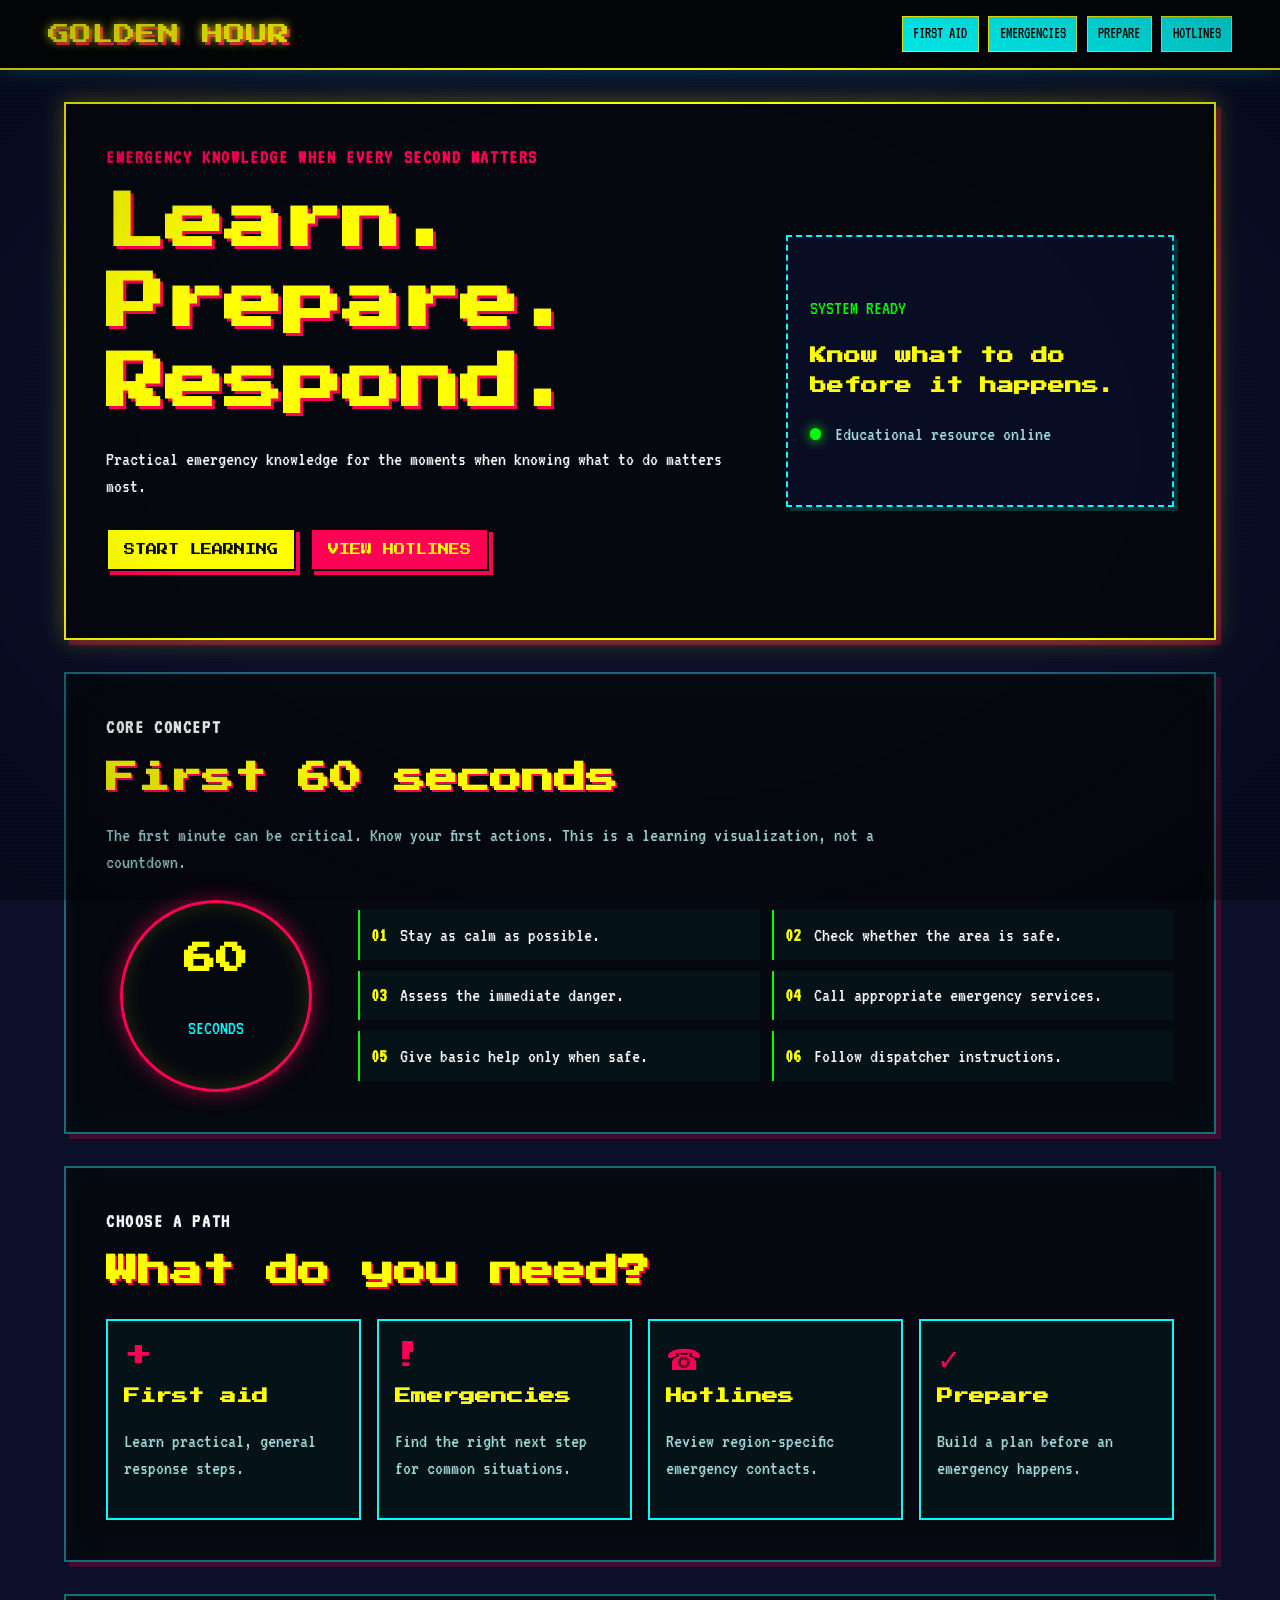
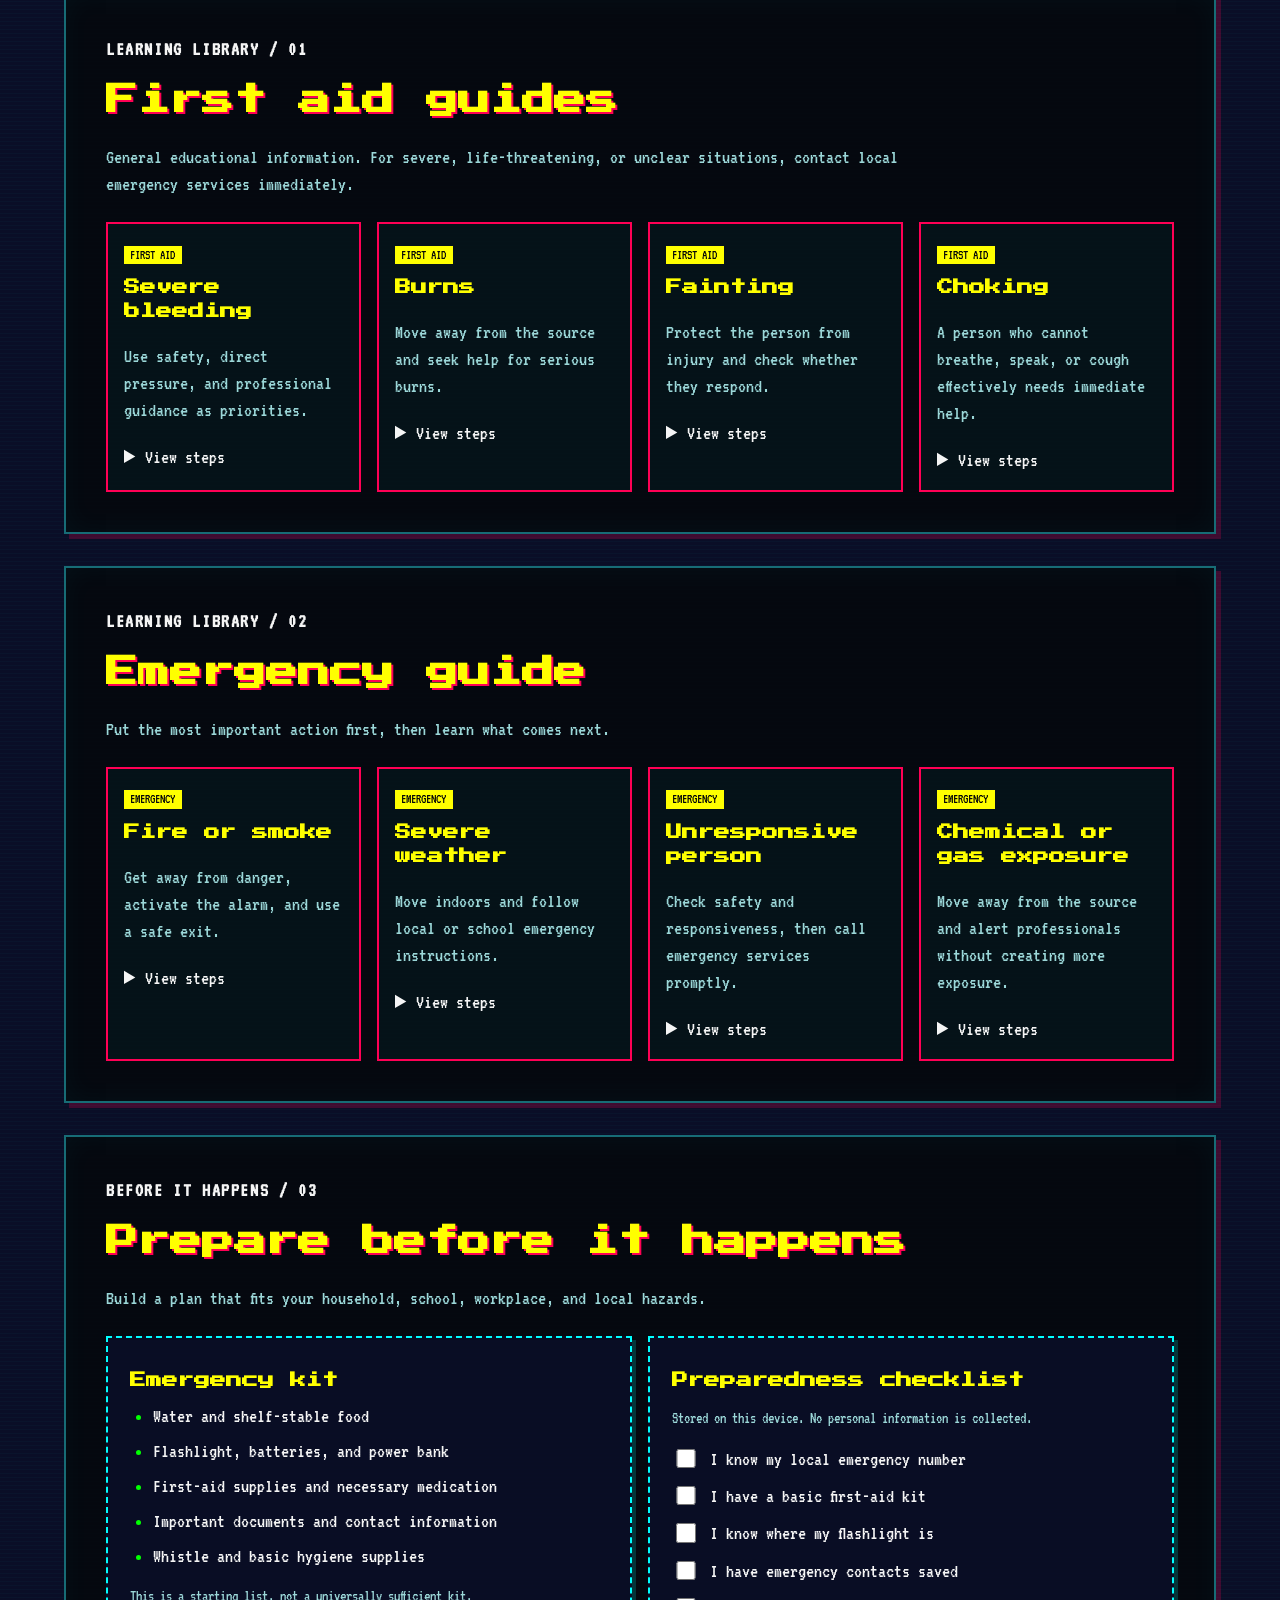
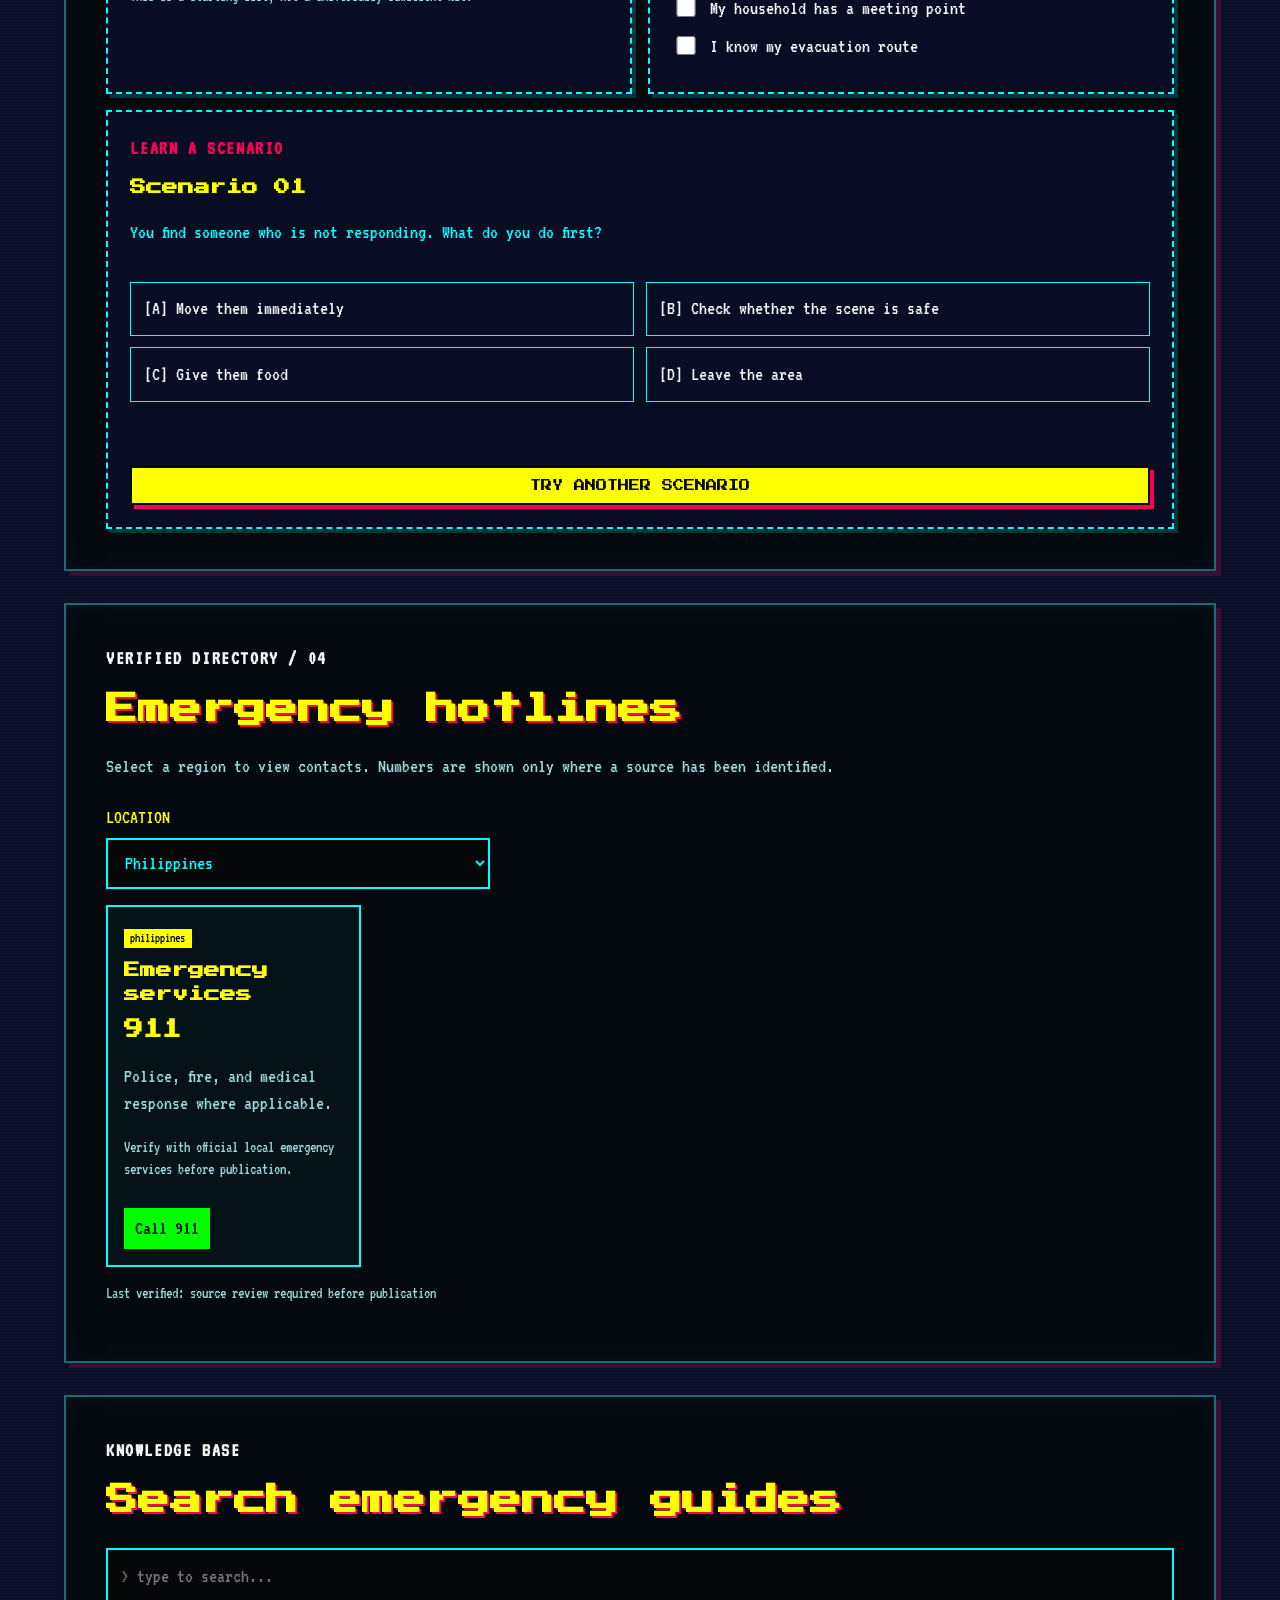
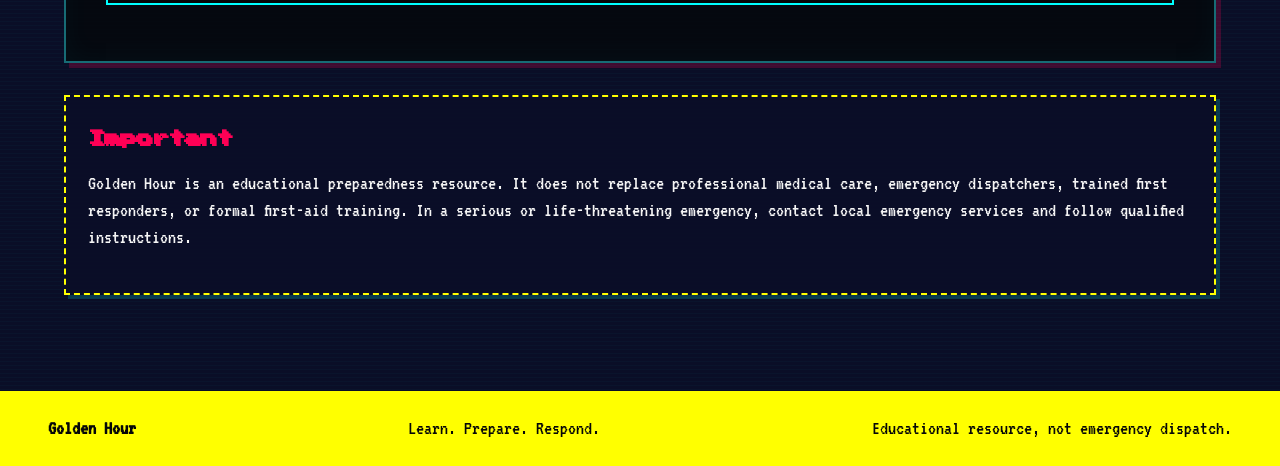
==== index.html @ b2a3f782 "Add Golden Hour website" ====
<!doctype html>
<html lang="en">
  <head>
    <meta charset="UTF-8" />
    <meta name="viewport" content="width=device-width, initial-scale=1.0" />
    <meta name="theme-color" content="#050708" />
    <meta
      name="description"
      content="Golden Hour is an educational emergency preparedness and first-aid resource."
    />
    <title>Golden Hour | Emergency preparedness</title>
    <link rel="preconnect" href="https://fonts.googleapis.com" />
    <link rel="preconnect" href="https://fonts.gstatic.com" crossorigin />
    <link
      href="https://fonts.googleapis.com/css2?family=Press+Start+2P&family=VT323&display=swap"
      rel="stylesheet"
    />
    <link rel="stylesheet" href="style.css" />
  </head>
  <body>
    <a class="skip-link" href="#main-content">Skip to main content</a>
    <header class="site-header">
      <a class="site-title" href="#top" aria-label="Golden Hour home"
        >Golden Hour</a
      ><button
        class="menu-toggle"
        type="button"
        aria-expanded="false"
        aria-controls="site-nav"
      >
        Menu
      </button>
      <nav id="site-nav" class="site-nav" aria-label="Primary navigation">
        <a href="#first-aid">First Aid</a><a href="#emergencies">Emergencies</a
        ><a href="#prepare">Prepare</a><a href="#hotlines">Hotlines</a>
      </nav>
    </header>
    <main id="main-content">
      <section id="top" class="hero guide-section">
        <div class="hero-content">
          <p class="eyebrow">Emergency knowledge when every second matters</p>
          <h1>Learn.<br />Prepare.<br />Respond.</h1>
          <p class="tagline">
            Practical emergency knowledge for the moments when knowing what to
            do matters most.
          </p>
          <div class="hero-actions">
            <a class="cta-button" href="#first-aid">Start learning</a
            ><a class="cta-button cta-secondary" href="#hotlines"
              >View hotlines</a
            >
          </div>
        </div>
        <div class="system-panel" aria-label="System status">
          <span class="system-label">System ready</span
          ><strong>Know what to do<br />before it happens.</strong
          ><span class="status-line"
            ><span class="status-dot"></span> Educational resource online</span
          >
        </div>
      </section>
      <section
        class="first-minute guide-section"
        aria-labelledby="first-minute-title"
      >
        <div class="section-header">
          <p class="eyebrow">Core concept</p>
          <h2 id="first-minute-title">First 60 seconds</h2>
          <p>
            The first minute can be critical. Know your first actions. This is a
            learning visualization, not a countdown.
          </p>
        </div>
        <div class="minute-grid">
          <div class="minute-ring" aria-hidden="true">
            <strong>60</strong><span>SECONDS</span>
          </div>
          <ol class="minute-steps">
            <li><b>01</b><span>Stay as calm as possible.</span></li>
            <li><b>02</b><span>Check whether the area is safe.</span></li>
            <li><b>03</b><span>Assess the immediate danger.</span></li>
            <li><b>04</b><span>Call appropriate emergency services.</span></li>
            <li><b>05</b><span>Give basic help only when safe.</span></li>
            <li><b>06</b><span>Follow dispatcher instructions.</span></li>
          </ol>
        </div>
      </section>
      <section
        class="quick-actions guide-section"
        aria-labelledby="actions-title"
      >
        <div class="section-header">
          <p class="eyebrow">Choose a path</p>
          <h2 id="actions-title">What do you need?</h2>
        </div>
        <div class="features-grid">
          <a class="feature-card" href="#first-aid"
            ><span class="feature-icon">+</span>
            <h3>First aid</h3>
            <p>Learn practical, general response steps.</p></a
          ><a class="feature-card" href="#emergencies"
            ><span class="feature-icon">!</span>
            <h3>Emergencies</h3>
            <p>Find the right next step for common situations.</p></a
          ><a class="feature-card" href="#hotlines"
            ><span class="feature-icon">☎</span>
            <h3>Hotlines</h3>
            <p>Review region-specific emergency contacts.</p></a
          ><a class="feature-card" href="#prepare"
            ><span class="feature-icon">✓</span>
            <h3>Prepare</h3>
            <p>Build a plan before an emergency happens.</p></a
          >
        </div>
      </section>
      <section
        id="first-aid"
        class="guide-section"
        aria-labelledby="first-aid-title"
      >
        <div class="section-header">
          <p class="eyebrow">Learning library / 01</p>
          <h2 id="first-aid-title">First aid guides</h2>
          <p>
            General educational information. For severe, life-threatening, or
            unclear situations, contact local emergency services immediately.
          </p>
        </div>
        <div id="first-aid-list" class="guide-grid"></div>
      </section>
      <section
        id="emergencies"
        class="guide-section"
        aria-labelledby="emergencies-title"
      >
        <div class="section-header">
          <p class="eyebrow">Learning library / 02</p>
          <h2 id="emergencies-title">Emergency guide</h2>
          <p>
            Put the most important action first, then learn what comes next.
          </p>
        </div>
        <div id="emergency-list" class="guide-grid"></div>
      </section>
      <section
        id="prepare"
        class="guide-section"
        aria-labelledby="prepare-title"
      >
        <div class="section-header">
          <p class="eyebrow">Before it happens / 03</p>
          <h2 id="prepare-title">Prepare before it happens</h2>
          <p>
            Build a plan that fits your household, school, workplace, and local
            hazards.
          </p>
        </div>
        <div class="prepare-layout">
          <div class="terminal-card">
            <h3>Emergency kit</h3>
            <ul class="kit-list">
              <li>Water and shelf-stable food</li>
              <li>Flashlight, batteries, and power bank</li>
              <li>First-aid supplies and necessary medication</li>
              <li>Important documents and contact information</li>
              <li>Whistle and basic hygiene supplies</li>
            </ul>
            <p class="small-note">
              This is a starting list, not a universally sufficient kit.
            </p>
          </div>
          <div class="terminal-card checklist-card">
            <h3>Preparedness checklist</h3>
            <p class="small-note">
              Stored on this device. No personal information is collected.
            </p>
            <div id="checklist"></div>
          </div>
        </div>
        <div class="scenario terminal-card">
          <div>
            <p class="eyebrow">Learn a scenario</p>
            <h3 id="scenario-title">Scenario 01</h3>
            <p id="scenario-question"></p>
          </div>
          <div id="scenario-options" class="scenario-options"></div>
          <div id="scenario-feedback" class="feedback" aria-live="polite"></div>
          <button id="next-scenario" class="cta-button" type="button" hidden>
            Try another scenario
          </button>
        </div>
      </section>
      <section
        id="hotlines"
        class="guide-section"
        aria-labelledby="hotlines-title"
      >
        <div class="section-header">
          <p class="eyebrow">Verified directory / 04</p>
          <h2 id="hotlines-title">Emergency hotlines</h2>
          <p>
            Select a region to view contacts. Numbers are shown only where a
            source has been identified.
          </p>
        </div>
        <label class="select-label" for="location-select">Location</label
        ><select id="location-select" class="terminal-select">
          <option value="philippines">Philippines</option>
          <option value="unverified">Other region / verify locally</option>
        </select>
        <div id="hotline-list" class="hotlines-grid"></div>
        <p class="last-verified">
          Last verified: source review required before publication
        </p>
      </section>
      <section
        class="search-section guide-section"
        aria-labelledby="search-title"
      >
        <div class="section-header">
          <p class="eyebrow">Knowledge base</p>
          <h2 id="search-title">Search emergency guides</h2>
        </div>
        <label class="sr-only" for="search-input"
          >Search first aid, emergencies, preparedness, and hotlines</label
        ><input
          id="search-input"
          class="terminal-input"
          type="search"
          placeholder="> type to search..."
          autocomplete="off"
        />
        <div
          id="search-results"
          class="search-results"
          aria-live="polite"
        ></div>
      </section>
      <aside class="disclaimer info-box" aria-labelledby="disclaimer-title">
        <h2 id="disclaimer-title">Important</h2>
        <p>
          Golden Hour is an educational preparedness resource. It does not
          replace professional medical care, emergency dispatchers, trained
          first responders, or formal first-aid training. In a serious or
          life-threatening emergency, contact local emergency services and
          follow qualified instructions.
        </p>
      </aside>
    </main>
    <footer class="site-footer">
      <strong>Golden Hour</strong><span>Learn. Prepare. Respond.</span
      ><span>Educational resource, not emergency dispatch.</span>
    </footer>
    <script src="script.js"></script>
  </body>
</html>
---- style.css ----
@import url("https://fonts.googleapis.com/css2?family=Press+Start+2P&family=VT323&display=swap");
:root {
  --primary-red: #ff0055;
  --vibrant-yellow: #ffff00;
  --jet-black: #050708;
  --off-white: #f5f5f5;
  --neon-cyan: #00ffff;
  --neon-magenta: #ff00ff;
  --neon-green: #00ff00;
  --arcade-dark: #0a0e27;
  --muted: #9bd7d8;
  --line: #176c76;
}
* {
  box-sizing: border-box;
}
html {
  scroll-behavior: smooth;
}
body {
  min-width: 16rem;
  margin: 0;
  color: var(--neon-cyan);
  background:
    repeating-linear-gradient(
      0deg,
      rgba(0, 255, 255, 0.025) 0 1px,
      transparent 1px 4px
    ),
    var(--arcade-dark);
  font-family: "VT323", monospace;
  font-size: 1.25rem;
  line-height: 1.35;
}
body:before {
  content: "";
  position: fixed;
  inset: 0;
  pointer-events: none;
  z-index: 10;
  background: radial-gradient(
    ellipse at center,
    transparent 55%,
    rgba(0, 0, 0, 0.32)
  );
}
a {
  color: inherit;
}
.skip-link {
  position: absolute;
  left: 1rem;
  top: -4rem;
  z-index: 20;
  padding: 0.6rem 0.8rem;
  background: var(--vibrant-yellow);
  color: var(--jet-black);
}
.skip-link:focus {
  top: 1rem;
}
.site-header {
  position: sticky;
  top: 0;
  z-index: 5;
  display: flex;
  align-items: center;
  justify-content: space-between;
  gap: 1rem;
  padding: 1rem clamp(1rem, 4vw, 3rem);
  background: rgba(5, 7, 8, 0.94);
  border-bottom: 2px solid var(--vibrant-yellow);
  box-shadow: 0 0 18px rgba(0, 255, 255, 0.25);
}
.site-title,
h1,
h2,
h3,
.cta-button {
  font-family: "Press Start 2P", monospace;
}
.site-title {
  color: var(--vibrant-yellow);
  font-size: clamp(0.9rem, 2.2vw, 1.35rem);
  text-decoration: none;
  text-transform: uppercase;
  text-shadow:
    0 0 10px var(--vibrant-yellow),
    3px 3px var(--primary-red);
}
.site-nav {
  display: flex;
  flex-wrap: wrap;
  gap: 0.6rem;
}
.site-nav a {
  padding: 0.4rem 0.65rem;
  color: var(--jet-black);
  background: var(--neon-cyan);
  border: 1px solid var(--vibrant-yellow);
  font-size: 1rem;
  text-decoration: none;
  text-transform: uppercase;
}
.site-nav a:hover,
.site-nav a:focus-visible {
  background: var(--vibrant-yellow);
  color: var(--primary-red);
}
.menu-toggle {
  display: none;
  padding: 0.45rem 0.7rem;
  color: var(--vibrant-yellow);
  background: transparent;
  border: 1px solid var(--vibrant-yellow);
  font-family: inherit;
  font-size: 1.1rem;
}
main {
  width: min(100% - 2rem, 72rem);
  margin: auto;
  padding: 2rem 0 4rem;
}
.guide-section {
  position: relative;
  margin: 0 0 2rem;
  padding: clamp(1.25rem, 4vw, 2.5rem);
  border: 2px solid var(--line);
  background: rgba(5, 7, 8, 0.78);
  box-shadow:
    5px 5px 0 rgba(255, 0, 85, 0.22),
    inset 0 0 28px rgba(0, 255, 255, 0.04);
}
.hero {
  display: grid;
  grid-template-columns: 1.25fr 0.75fr;
  gap: 2rem;
  min-height: 32rem;
  align-items: center;
  border-color: var(--vibrant-yellow);
  box-shadow:
    0 0 22px rgba(255, 255, 0, 0.3),
    5px 5px 0 rgba(255, 0, 85, 0.35);
}
.hero-content {
  max-width: 45rem;
}
.eyebrow {
  margin: 0 0 0.8rem;
  color: var(--primary-red);
  font-weight: bold;
  letter-spacing: 0.08em;
  text-transform: uppercase;
}
h1 {
  margin: 0.4rem 0 1.4rem;
  color: var(--vibrant-yellow);
  font-size: clamp(1.7rem, 5vw, 3.7rem);
  line-height: 1.35;
  text-shadow: 3px 3px var(--primary-red);
}
h2 {
  margin: 0.4rem 0 1rem;
  color: var(--vibrant-yellow);
  font-size: clamp(1.25rem, 3vw, 2rem);
  line-height: 1.5;
  text-shadow: 2px 2px var(--primary-red);
}
h3 {
  margin: 0.5rem 0 0.7rem;
  color: var(--vibrant-yellow);
  font-size: 1rem;
  line-height: 1.5;
}
.tagline,
.section-header p {
  max-width: 52rem;
  color: var(--off-white);
}
.hero-actions {
  display: flex;
  flex-wrap: wrap;
  gap: 0.9rem;
  margin: 1.7rem 0;
}
.cta-button {
  display: inline-block;
  padding: 0.75rem 1rem;
  color: var(--jet-black);
  background: var(--vibrant-yellow);
  border: 2px solid var(--jet-black);
  box-shadow: 4px 4px 0 var(--primary-red);
  font-size: 0.7rem;
  text-decoration: none;
  text-transform: uppercase;
  cursor: pointer;
}
.cta-button:hover,
.cta-button:focus-visible {
  color: var(--vibrant-yellow);
  background: var(--primary-red);
  transform: translate(-2px, -2px);
}
.cta-secondary {
  background: var(--primary-red);
  color: var(--vibrant-yellow);
}
.system-panel,
.terminal-card,
.info-box {
  padding: 1.4rem;
  border: 2px dashed var(--neon-cyan);
  background: rgba(10, 14, 39, 0.9);
  box-shadow: 4px 4px 0 rgba(0, 255, 255, 0.18);
}
.system-panel {
  display: grid;
  gap: 1.2rem;
  align-content: center;
  min-height: 17rem;
  color: var(--off-white);
}
.system-panel strong {
  color: var(--vibrant-yellow);
  font-family: "Press Start 2P", monospace;
  font-size: 1.05rem;
  line-height: 1.8;
}
.system-label {
  color: var(--neon-green);
  text-transform: uppercase;
}
.status-line {
  color: var(--muted);
}
.status-dot {
  display: inline-block;
  width: 0.7rem;
  height: 0.7rem;
  margin-right: 0.4rem;
  border-radius: 50%;
  background: var(--neon-green);
  box-shadow: 0 0 12px var(--neon-green);
}
.section-header {
  margin-bottom: 1.5rem;
}
.section-header p:last-child {
  color: var(--muted);
}
.minute-grid {
  display: grid;
  grid-template-columns: 220px 1fr;
  gap: 2rem;
  align-items: center;
}
.minute-ring {
  display: grid;
  place-items: center;
  width: 12rem;
  height: 12rem;
  margin: auto;
  border: 3px solid var(--primary-red);
  border-radius: 50%;
  box-shadow:
    0 0 20px rgba(255, 0, 85, 0.55),
    inset 0 0 20px rgba(255, 255, 0, 0.15);
}
.minute-ring strong {
  color: var(--vibrant-yellow);
  font-family: "Press Start 2P", monospace;
  font-size: 2rem;
}
.minute-ring span {
  margin-top: -3rem;
  color: var(--neon-cyan);
}
.minute-steps {
  display: grid;
  grid-template-columns: 1fr 1fr;
  gap: 0.7rem;
  margin: 0;
  padding: 0;
  list-style: none;
}
.minute-steps li {
  display: flex;
  gap: 0.8rem;
  padding: 0.7rem;
  color: var(--off-white);
  border-left: 2px solid var(--neon-green);
  background: rgba(0, 255, 255, 0.04);
}
.minute-steps b {
  color: var(--vibrant-yellow);
}
.features-grid,
.guide-grid,
.hotlines-grid {
  display: grid;
  grid-template-columns: repeat(4, 1fr);
  gap: 1rem;
}
.feature-card,
.guide-card,
.hotline-card {
  display: block;
  min-height: 10rem;
  padding: 1rem;
  color: var(--off-white);
  border: 2px solid var(--neon-cyan);
  background: rgba(0, 255, 255, 0.04);
  text-decoration: none;
  transition:
    transform 0.2s,
    box-shadow 0.2s;
}
.feature-card:hover,
.feature-card:focus-visible,
.guide-card:hover,
.hotline-card:hover {
  transform: translateY(-4px);
  border-color: var(--vibrant-yellow);
  box-shadow: 4px 4px 0 var(--primary-red);
}
.feature-card h3,
.guide-card h3 {
  color: var(--vibrant-yellow);
}
.feature-card p,
.guide-card p,
.hotline-card p {
  color: var(--muted);
}
.feature-icon {
  display: block;
  color: var(--primary-red);
  font-family: "Press Start 2P", monospace;
  font-size: 1.8rem;
}
.guide-card {
  border-color: var(--primary-red);
}
.guide-card .tag,
.hotline-card .tag {
  color: var(--jet-black);
  background: var(--vibrant-yellow);
  padding: 0.15rem 0.4rem;
  font-size: 0.85rem;
}
.prepare-layout {
  display: grid;
  grid-template-columns: 1fr 1fr;
  gap: 1rem;
}
.kit-list {
  display: grid;
  gap: 0.5rem;
  margin: 0;
  padding-left: 1.4rem;
  color: var(--off-white);
}
.kit-list li::marker {
  color: var(--neon-green);
}
.small-note,
.last-verified {
  color: var(--muted);
  font-size: 1rem;
}
.check-item {
  display: flex;
  gap: 0.7rem;
  align-items: flex-start;
  margin: 0.65rem 0;
  color: var(--off-white);
  cursor: pointer;
}
.check-item input {
  width: 1.2rem;
  height: 1.2rem;
  accent-color: var(--neon-green);
}
.check-item:has(input:checked) span {
  color: var(--neon-green);
  text-decoration: line-through;
}
.scenario {
  display: grid;
  gap: 1rem;
  margin-top: 1rem;
}
.scenario-options {
  display: grid;
  grid-template-columns: 1fr 1fr;
  gap: 0.7rem;
}
.scenario-options button {
  padding: 0.8rem;
  color: var(--off-white);
  background: transparent;
  border: 1px solid var(--neon-cyan);
  text-align: left;
  font: inherit;
  cursor: pointer;
}
.scenario-options button:hover,
.scenario-options button:focus-visible {
  color: var(--jet-black);
  background: var(--neon-cyan);
}
.feedback {
  min-height: 2rem;
  color: var(--neon-green);
}
.select-label {
  display: block;
  margin-bottom: 0.4rem;
  color: var(--vibrant-yellow);
  text-transform: uppercase;
}
.terminal-select,
.terminal-input {
  width: 100%;
  padding: 0.8rem;
  color: var(--neon-cyan);
  background: var(--jet-black);
  border: 2px solid var(--neon-cyan);
  font: inherit;
}
.terminal-select {
  max-width: 24rem;
  margin-bottom: 1rem;
}
.hotline-card strong {
  display: block;
  color: var(--vibrant-yellow);
  font-family: "Press Start 2P", monospace;
  font-size: 1.2rem;
}
.call-button {
  display: inline-block;
  margin-top: 0.7rem;
  padding: 0.45rem 0.7rem;
  color: var(--jet-black);
  background: var(--neon-green);
  text-decoration: none;
}
.search-results {
  display: grid;
  gap: 0.5rem;
  margin-top: 1rem;
}
.search-result {
  padding: 0.7rem;
  color: var(--off-white);
  border-left: 3px solid var(--neon-magenta);
  background: rgba(255, 0, 255, 0.05);
}
.search-result b {
  color: var(--neon-magenta);
}
.disclaimer {
  margin: 0 auto 2rem;
  max-width: 72rem;
  border-color: var(--vibrant-yellow);
  color: var(--off-white);
}
.disclaimer h2 {
  color: var(--primary-red);
  font-size: 1rem;
}
.site-footer {
  display: flex;
  flex-wrap: wrap;
  justify-content: space-between;
  gap: 0.8rem;
  padding: 1.5rem clamp(1rem, 4vw, 3rem);
  color: var(--jet-black);
  background: var(--vibrant-yellow);
}
.sr-only {
  position: absolute;
  width: 1px;
  height: 1px;
  padding: 0;
  margin: -1px;
  overflow: hidden;
  clip: rect(0, 0, 0, 0);
  white-space: nowrap;
  border: 0;
}
*:focus-visible {
  outline: 3px solid var(--neon-green);
  outline-offset: 3px;
}
@media (max-width: 900px) {
  .hero {
    grid-template-columns: 1fr;
  }
  .features-grid,
  .guide-grid,
  .hotlines-grid {
    grid-template-columns: repeat(2, 1fr);
  }
}
@media (max-width: 650px) {
  .site-header {
    flex-wrap: wrap;
  }
  .menu-toggle {
    display: block;
  }
  .site-nav {
    display: none;
    width: 100%;
  }
  .site-nav.open {
    display: flex;
  }
  .site-nav a {
    flex: 1;
    text-align: center;
  }
  main {
    width: min(100% - 1rem, 72rem);
    padding-top: 1rem;
  }
  .guide-section {
    padding: 1.1rem;
  }
  .minute-grid,
  .prepare-layout {
    grid-template-columns: 1fr;
  }
  .minute-steps,
  .scenario-options {
    grid-template-columns: 1fr;
  }
  .features-grid,
  .guide-grid,
  .hotlines-grid {
    grid-template-columns: 1fr;
  }
  .site-footer {
    flex-direction: column;
  }
}
@media (prefers-reduced-motion: reduce) {
  *,
  *::before,
  *::after {
    scroll-behavior: auto !important;
    transition: none !important;
    animation: none !important;
  }
}
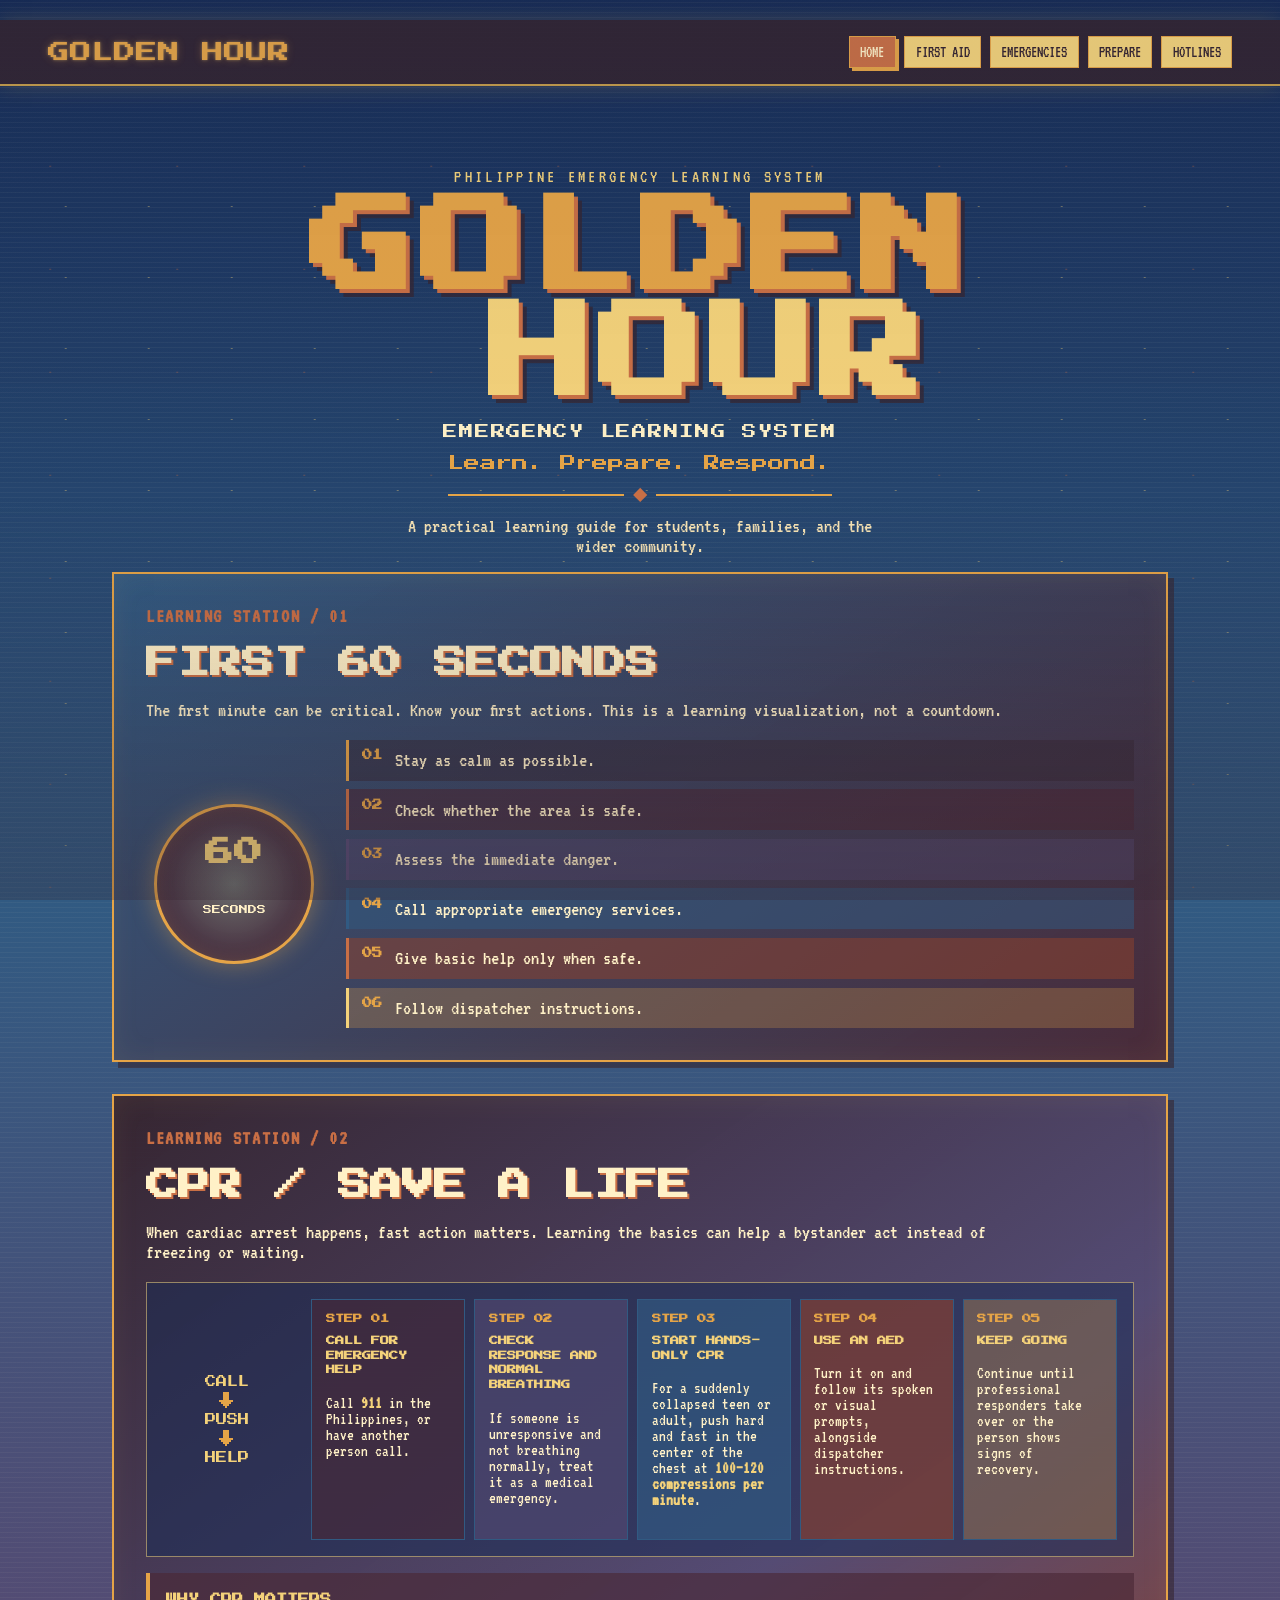
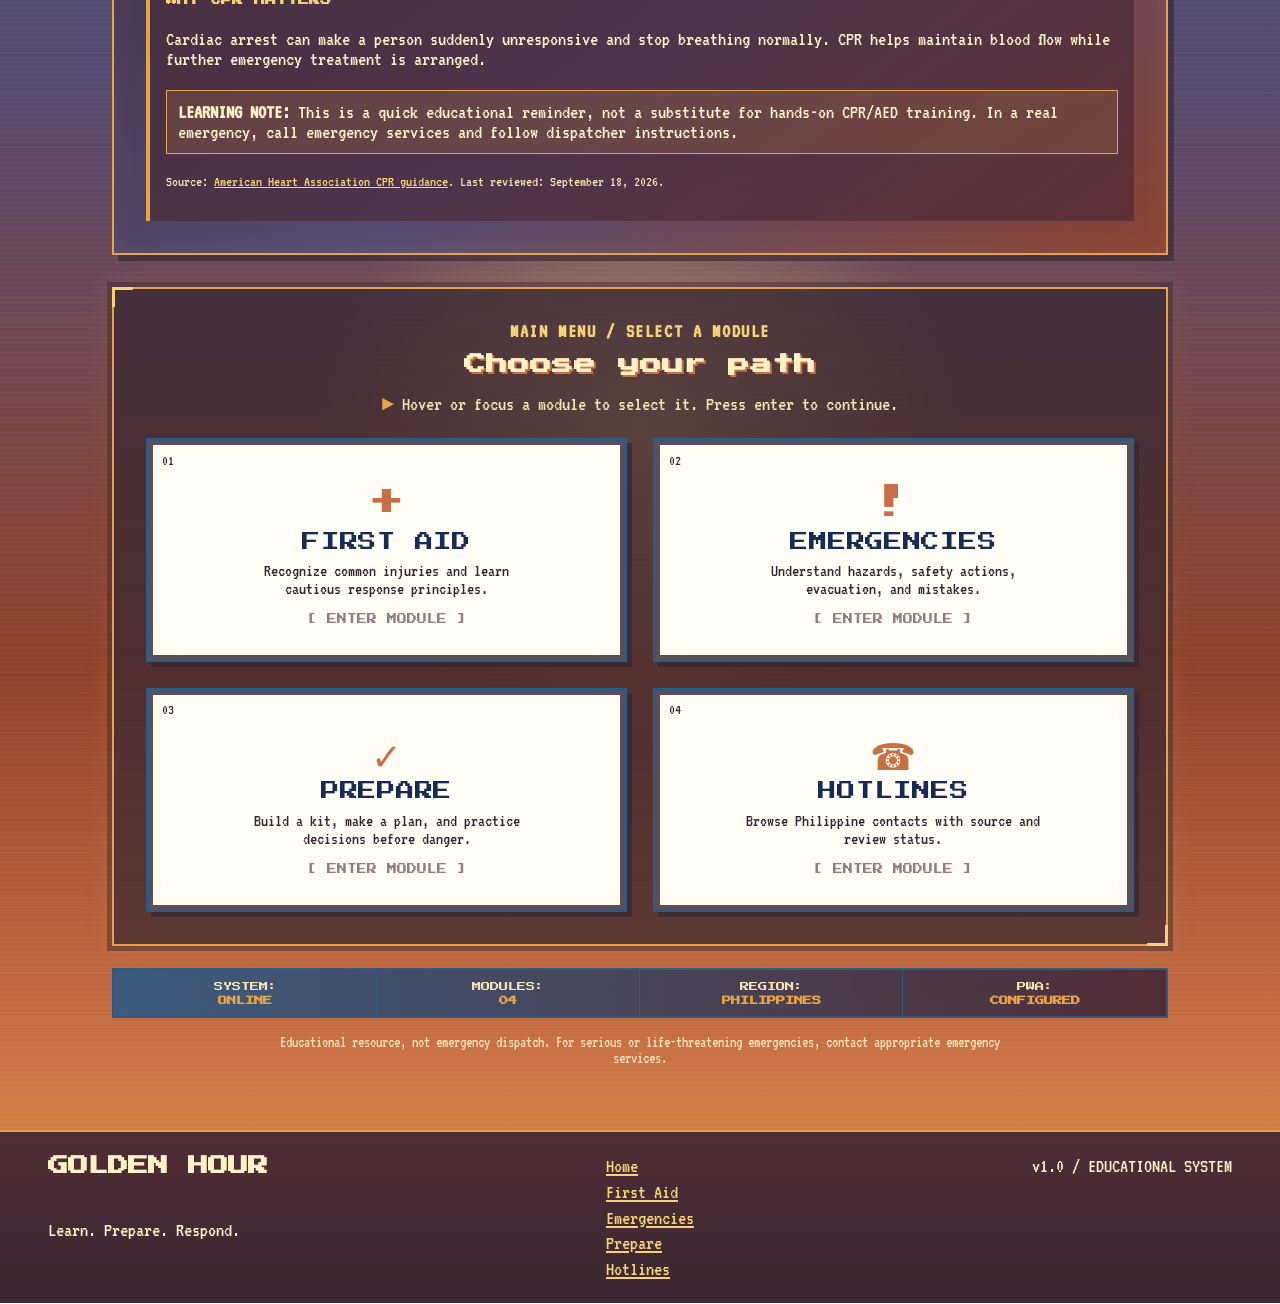
==== commit 51054dfb: "Update Golden Hour website" ====
--- a/index.html
+++ b/index.html
@@ -3,26 +3,26 @@
   <head>
     <meta charset="UTF-8" />
     <meta name="viewport" content="width=device-width, initial-scale=1.0" />
-    <meta name="theme-color" content="#050708" />
+    <meta name="theme-color" content="#172B55" />
     <meta
       name="description"
-      content="Golden Hour is an educational emergency preparedness and first-aid resource."
+      content="Golden Hour is a Philippine-focused emergency learning system."
     />
-    <title>Golden Hour | Emergency preparedness</title>
-    <link rel="preconnect" href="https://fonts.googleapis.com" />
-    <link rel="preconnect" href="https://fonts.gstatic.com" crossorigin />
-    <link
-      href="https://fonts.googleapis.com/css2?family=Press+Start+2P&family=VT323&display=swap"
-      rel="stylesheet"
-    />
-    <link rel="stylesheet" href="style.css" />
+    <title>Golden Hour | Emergency Learning System</title>
+    <link rel="manifest" href="manifest.webmanifest" />
+    <link rel="stylesheet" href="style.css?v=7" />
   </head>
-  <body>
+  <body class="home-screen" data-page="home">
+    <div id="offline-banner" class="offline-banner" role="status" hidden>
+      OFFLINE MODE: Hotline information may not reflect the latest updates.
+      Verify through official sources when internet access is available.
+    </div>
     <a class="skip-link" href="#main-content">Skip to main content</a>
-    <header class="site-header">
-      <a class="site-title" href="#top" aria-label="Golden Hour home"
+    <header class="site-header game-header">
+      <a class="site-title" href="index.html" aria-label="Golden Hour home"
         >Golden Hour</a
-      ><button
+      >
+      <button
         class="menu-toggle"
         type="button"
         aria-expanded="false"
@@ -31,51 +31,47 @@
         Menu
       </button>
       <nav id="site-nav" class="site-nav" aria-label="Primary navigation">
-        <a href="#first-aid">First Aid</a><a href="#emergencies">Emergencies</a
-        ><a href="#prepare">Prepare</a><a href="#hotlines">Hotlines</a>
+        <a href="index.html" data-nav="home">Home</a
+        ><a href="first-aid.html" data-nav="first-aid">First Aid</a
+        ><a href="emergencies.html" data-nav="emergencies">Emergencies</a
+        ><a href="prepare.html" data-nav="prepare">Prepare</a
+        ><a href="hotlines.html" data-nav="hotlines">Hotlines</a>
       </nav>
     </header>
-    <main id="main-content">
-      <section id="top" class="hero guide-section">
-        <div class="hero-content">
-          <p class="eyebrow">Emergency knowledge when every second matters</p>
-          <h1>Learn.<br />Prepare.<br />Respond.</h1>
-          <p class="tagline">
-            Practical emergency knowledge for the moments when knowing what to
-            do matters most.
-          </p>
-          <div class="hero-actions">
-            <a class="cta-button" href="#first-aid">Start learning</a
-            ><a class="cta-button cta-secondary" href="#hotlines"
-              >View hotlines</a
-            >
-          </div>
-        </div>
-        <div class="system-panel" aria-label="System status">
-          <span class="system-label">System ready</span
-          ><strong>Know what to do<br />before it happens.</strong
-          ><span class="status-line"
-            ><span class="status-dot"></span> Educational resource online</span
-          >
-        </div>
+    <main id="main-content" class="main-menu">
+      <section class="title-screen" aria-labelledby="system-title">
+        <div class="title-scanline" aria-hidden="true"></div>
+        <p class="system-kicker">PHILIPPINE EMERGENCY LEARNING SYSTEM</p>
+        <h1 id="system-title" class="game-logo">
+          <span>GOLDEN</span><span>HOUR</span>
+        </h1>
+        <p class="title-subtitle">EMERGENCY LEARNING SYSTEM</p>
+        <p class="mission-line">Learn. Prepare. Respond.</p>
+        <div class="title-rule" aria-hidden="true">
+          <span></span><i></i><span></span>
+        </div>
+        <p class="title-copy">
+          A practical learning guide for students, families, and the wider
+          community.
+        </p>
       </section>
       <section
-        class="first-minute guide-section"
+        class="first-minute-station"
         aria-labelledby="first-minute-title"
       >
-        <div class="section-header">
-          <p class="eyebrow">Core concept</p>
-          <h2 id="first-minute-title">First 60 seconds</h2>
+        <div class="station-heading">
+          <p class="eyebrow">LEARNING STATION / 01</p>
+          <h2 id="first-minute-title">FIRST 60 SECONDS</h2>
           <p>
             The first minute can be critical. Know your first actions. This is a
             learning visualization, not a countdown.
           </p>
         </div>
-        <div class="minute-grid">
-          <div class="minute-ring" aria-hidden="true">
+        <div class="minute-console">
+          <div class="minute-orb" aria-hidden="true">
             <strong>60</strong><span>SECONDS</span>
           </div>
-          <ol class="minute-steps">
+          <ol class="minute-sequence">
             <li><b>01</b><span>Stay as calm as possible.</span></li>
             <li><b>02</b><span>Check whether the area is safe.</span></li>
             <li><b>03</b><span>Assess the immediate danger.</span></li>
@@ -85,172 +81,161 @@
           </ol>
         </div>
       </section>
-      <section
-        class="quick-actions guide-section"
-        aria-labelledby="actions-title"
-      >
-        <div class="section-header">
-          <p class="eyebrow">Choose a path</p>
-          <h2 id="actions-title">What do you need?</h2>
-        </div>
-        <div class="features-grid">
-          <a class="feature-card" href="#first-aid"
-            ><span class="feature-icon">+</span>
-            <h3>First aid</h3>
-            <p>Learn practical, general response steps.</p></a
-          ><a class="feature-card" href="#emergencies"
-            ><span class="feature-icon">!</span>
-            <h3>Emergencies</h3>
-            <p>Find the right next step for common situations.</p></a
-          ><a class="feature-card" href="#hotlines"
-            ><span class="feature-icon">☎</span>
-            <h3>Hotlines</h3>
-            <p>Review region-specific emergency contacts.</p></a
-          ><a class="feature-card" href="#prepare"
-            ><span class="feature-icon">✓</span>
-            <h3>Prepare</h3>
-            <p>Build a plan before an emergency happens.</p></a
-          >
-        </div>
-      </section>
-      <section
-        id="first-aid"
-        class="guide-section"
-        aria-labelledby="first-aid-title"
-      >
-        <div class="section-header">
-          <p class="eyebrow">Learning library / 01</p>
-          <h2 id="first-aid-title">First aid guides</h2>
+      <section class="cpr-station" aria-labelledby="cpr-title">
+        <div class="station-heading">
+          <p class="eyebrow">LEARNING STATION / 02</p>
+          <h2 id="cpr-title">CPR / SAVE A LIFE</h2>
           <p>
-            General educational information. For severe, life-threatening, or
-            unclear situations, contact local emergency services immediately.
-          </p>
-        </div>
-        <div id="first-aid-list" class="guide-grid"></div>
-      </section>
-      <section
-        id="emergencies"
-        class="guide-section"
-        aria-labelledby="emergencies-title"
-      >
-        <div class="section-header">
-          <p class="eyebrow">Learning library / 02</p>
-          <h2 id="emergencies-title">Emergency guide</h2>
+            When cardiac arrest happens, fast action matters. Learning the
+            basics can help a bystander act instead of freezing or waiting.
+          </p>
+        </div>
+        <div class="cpr-console">
+          <div class="cpr-signal" aria-label="Call, push, help">
+            <span>CALL</span><i>↓</i><span>PUSH</span><i>↓</i><span>HELP</span>
+          </div>
+          <ol class="cpr-steps">
+            <li>
+              <b>STEP 01</b><strong>CALL FOR EMERGENCY HELP</strong>
+              <p>
+                Call <em>911</em> in the Philippines, or have another person
+                call.
+              </p>
+            </li>
+            <li>
+              <b>STEP 02</b><strong>CHECK RESPONSE AND NORMAL BREATHING</strong>
+              <p>
+                If someone is unresponsive and not breathing normally, treat it
+                as a medical emergency.
+              </p>
+            </li>
+            <li>
+              <b>STEP 03</b><strong>START HANDS-ONLY CPR</strong>
+              <p>
+                For a suddenly collapsed teen or adult, push hard and fast in
+                the center of the chest at
+                <em>100–120 compressions per minute</em>.
+              </p>
+            </li>
+            <li>
+              <b>STEP 04</b><strong>USE AN AED</strong>
+              <p>
+                Turn it on and follow its spoken or visual prompts, alongside
+                dispatcher instructions.
+              </p>
+            </li>
+            <li>
+              <b>STEP 05</b><strong>KEEP GOING</strong>
+              <p>
+                Continue until professional responders take over or the person
+                shows signs of recovery.
+              </p>
+            </li>
+          </ol>
+        </div>
+        <aside class="why-cpr">
+          <strong>WHY CPR MATTERS</strong>
           <p>
-            Put the most important action first, then learn what comes next.
-          </p>
-        </div>
-        <div id="emergency-list" class="guide-grid"></div>
-      </section>
-      <section
-        id="prepare"
-        class="guide-section"
-        aria-labelledby="prepare-title"
-      >
-        <div class="section-header">
-          <p class="eyebrow">Before it happens / 03</p>
-          <h2 id="prepare-title">Prepare before it happens</h2>
-          <p>
-            Build a plan that fits your household, school, workplace, and local
-            hazards.
-          </p>
-        </div>
-        <div class="prepare-layout">
-          <div class="terminal-card">
-            <h3>Emergency kit</h3>
-            <ul class="kit-list">
-              <li>Water and shelf-stable food</li>
-              <li>Flashlight, batteries, and power bank</li>
-              <li>First-aid supplies and necessary medication</li>
-              <li>Important documents and contact information</li>
-              <li>Whistle and basic hygiene supplies</li>
-            </ul>
-            <p class="small-note">
-              This is a starting list, not a universally sufficient kit.
-            </p>
-          </div>
-          <div class="terminal-card checklist-card">
-            <h3>Preparedness checklist</h3>
-            <p class="small-note">
-              Stored on this device. No personal information is collected.
-            </p>
-            <div id="checklist"></div>
-          </div>
-        </div>
-        <div class="scenario terminal-card">
-          <div>
-            <p class="eyebrow">Learn a scenario</p>
-            <h3 id="scenario-title">Scenario 01</h3>
-            <p id="scenario-question"></p>
-          </div>
-          <div id="scenario-options" class="scenario-options"></div>
-          <div id="scenario-feedback" class="feedback" aria-live="polite"></div>
-          <button id="next-scenario" class="cta-button" type="button" hidden>
-            Try another scenario
-          </button>
-        </div>
-      </section>
-      <section
-        id="hotlines"
-        class="guide-section"
-        aria-labelledby="hotlines-title"
-      >
-        <div class="section-header">
-          <p class="eyebrow">Verified directory / 04</p>
-          <h2 id="hotlines-title">Emergency hotlines</h2>
-          <p>
-            Select a region to view contacts. Numbers are shown only where a
-            source has been identified.
-          </p>
-        </div>
-        <label class="select-label" for="location-select">Location</label
-        ><select id="location-select" class="terminal-select">
-          <option value="philippines">Philippines</option>
-          <option value="unverified">Other region / verify locally</option>
-        </select>
-        <div id="hotline-list" class="hotlines-grid"></div>
-        <p class="last-verified">
-          Last verified: source review required before publication
-        </p>
-      </section>
-      <section
-        class="search-section guide-section"
-        aria-labelledby="search-title"
-      >
-        <div class="section-header">
-          <p class="eyebrow">Knowledge base</p>
-          <h2 id="search-title">Search emergency guides</h2>
-        </div>
-        <label class="sr-only" for="search-input"
-          >Search first aid, emergencies, preparedness, and hotlines</label
-        ><input
-          id="search-input"
-          class="terminal-input"
-          type="search"
-          placeholder="> type to search..."
-          autocomplete="off"
-        />
-        <div
-          id="search-results"
-          class="search-results"
-          aria-live="polite"
-        ></div>
-      </section>
-      <aside class="disclaimer info-box" aria-labelledby="disclaimer-title">
-        <h2 id="disclaimer-title">Important</h2>
-        <p>
-          Golden Hour is an educational preparedness resource. It does not
-          replace professional medical care, emergency dispatchers, trained
-          first responders, or formal first-aid training. In a serious or
-          life-threatening emergency, contact local emergency services and
-          follow qualified instructions.
-        </p>
-      </aside>
+            Cardiac arrest can make a person suddenly unresponsive and stop
+            breathing normally. CPR helps maintain blood flow while further
+            emergency treatment is arranged.
+          </p>
+          <p class="learning-note">
+            <b>LEARNING NOTE:</b> This is a quick educational reminder, not a
+            substitute for hands-on CPR/AED training. In a real emergency, call
+            emergency services and follow dispatcher instructions.
+          </p>
+          <p class="source-note">
+            Source:
+            <a
+              href="https://cpr.heart.org/en/resuscitation-science/cpr-and-ecc-guidelines"
+              rel="noreferrer"
+              >American Heart Association CPR guidance</a
+            >. Last reviewed: September 18, 2026.
+          </p>
+        </aside>
+      </section>
+      <section class="module-console" aria-labelledby="module-title">
+        <div class="console-heading">
+          <p class="eyebrow">MAIN MENU / SELECT A MODULE</p>
+          <h2 id="module-title">Choose your path</h2>
+          <p class="menu-instruction">
+            <span class="blink-marker" aria-hidden="true">►</span> Hover or
+            focus a module to select it. Press enter to continue.
+          </p>
+        </div>
+        <div class="module-grid">
+          <a class="module-card module-first-aid" href="first-aid.html"
+            ><span class="module-corner" aria-hidden="true">01</span
+            ><span class="module-icon" aria-hidden="true">+</span
+            ><span class="module-label">FIRST AID</span
+            ><span class="module-description"
+              >Recognize common injuries and learn cautious response
+              principles.</span
+            ><span class="module-enter">[ ENTER MODULE ]</span
+            ><span class="selection-marker" aria-hidden="true">►</span
+            ><span class="pixel pixel-a" aria-hidden="true"></span
+            ><span class="pixel pixel-b" aria-hidden="true"></span
+          ></a>
+          <a class="module-card module-emergencies" href="emergencies.html"
+            ><span class="module-corner" aria-hidden="true">02</span
+            ><span class="module-icon" aria-hidden="true">!</span
+            ><span class="module-label">EMERGENCIES</span
+            ><span class="module-description"
+              >Understand hazards, safety actions, evacuation, and
+              mistakes.</span
+            ><span class="module-enter">[ ENTER MODULE ]</span
+            ><span class="selection-marker" aria-hidden="true">►</span
+            ><span class="pixel pixel-a" aria-hidden="true"></span
+            ><span class="pixel pixel-b" aria-hidden="true"></span
+          ></a>
+          <a class="module-card module-prepare" href="prepare.html"
+            ><span class="module-corner" aria-hidden="true">03</span
+            ><span class="module-icon" aria-hidden="true">✓</span
+            ><span class="module-label">PREPARE</span
+            ><span class="module-description"
+              >Build a kit, make a plan, and practice decisions before
+              danger.</span
+            ><span class="module-enter">[ ENTER MODULE ]</span
+            ><span class="selection-marker" aria-hidden="true">►</span
+            ><span class="pixel pixel-a" aria-hidden="true"></span
+            ><span class="pixel pixel-b" aria-hidden="true"></span
+          ></a>
+          <a class="module-card module-hotlines" href="hotlines.html"
+            ><span class="module-corner" aria-hidden="true">04</span
+            ><span class="module-icon" aria-hidden="true">☎</span
+            ><span class="module-label">HOTLINES</span
+            ><span class="module-description"
+              >Browse Philippine contacts with source and review status.</span
+            ><span class="module-enter">[ ENTER MODULE ]</span
+            ><span class="selection-marker" aria-hidden="true">►</span
+            ><span class="pixel pixel-a" aria-hidden="true"></span
+            ><span class="pixel pixel-b" aria-hidden="true"></span
+          ></a>
+        </div>
+      </section>
+      <section class="system-status" aria-label="System status">
+        <span>SYSTEM: <b>ONLINE</b></span
+        ><span>MODULES: <b>04</b></span
+        ><span>REGION: <b>PHILIPPINES</b></span
+        ><span>PWA: <b>CONFIGURED</b></span>
+      </section>
+      <p class="home-disclaimer">
+        Educational resource, not emergency dispatch. For serious or
+        life-threatening emergencies, contact appropriate emergency services.
+      </p>
     </main>
-    <footer class="site-footer">
-      <strong>Golden Hour</strong><span>Learn. Prepare. Respond.</span
-      ><span>Educational resource, not emergency dispatch.</span>
+    <footer class="site-footer game-footer">
+      <div>
+        <strong>GOLDEN HOUR</strong><span>Learn. Prepare. Respond.</span>
+      </div>
+      <nav aria-label="Footer navigation">
+        <a href="index.html">Home</a><a href="first-aid.html">First Aid</a
+        ><a href="emergencies.html">Emergencies</a
+        ><a href="prepare.html">Prepare</a><a href="hotlines.html">Hotlines</a>
+      </nav>
+      <span>v1.0 / EDUCATIONAL SYSTEM</span>
     </footer>
-    <script src="script.js"></script>
+    <script src="script.js?v=7"></script>
   </body>
 </html>
--- a/style.css
+++ b/style.css
@@ -1,15 +1,19 @@
 @import url("https://fonts.googleapis.com/css2?family=Press+Start+2P&family=VT323&display=swap");
 :root {
-  --primary-red: #ff0055;
-  --vibrant-yellow: #ffff00;
-  --jet-black: #050708;
-  --off-white: #f5f5f5;
-  --neon-cyan: #00ffff;
-  --neon-magenta: #ff00ff;
-  --neon-green: #00ff00;
-  --arcade-dark: #0a0e27;
-  --muted: #9bd7d8;
-  --line: #176c76;
+  --navy: #172b55;
+  --deep: #362530;
+  --panel: #4a2936;
+  --gold: #e5a447;
+  --warm: #f4d27a;
+  --cream: #fff1c7;
+  --orange: #c96f45;
+  --muted: #f6e3b4;
+  --line: #315a82;
+  --shadow: #362530;
+  --sky: #315a82;
+  --purple: #554b73;
+  --burgundy: #4a2936;
+  --sunset-red: #8f422c;
 }
 * {
   box-sizing: border-box;
@@ -20,28 +24,42 @@
 body {
   min-width: 16rem;
   margin: 0;
-  color: var(--neon-cyan);
+  color: var(--cream);
   background:
     repeating-linear-gradient(
       0deg,
-      rgba(0, 255, 255, 0.025) 0 1px,
-      transparent 1px 4px
+      rgba(255, 241, 199, 0.045) 0 1px,
+      transparent 1px 5px
     ),
-    var(--arcade-dark);
+    radial-gradient(
+      circle at 50% 78%,
+      rgba(229, 164, 71, 0.34),
+      transparent 18rem
+    ),
+    linear-gradient(
+      180deg,
+      var(--navy) 0%,
+      var(--sky) 30%,
+      var(--purple) 55%,
+      var(--sunset-red) 77%,
+      var(--orange) 91%,
+      var(--gold) 100%
+    );
   font-family: "VT323", monospace;
-  font-size: 1.25rem;
-  line-height: 1.35;
-}
-body:before {
+  font-size: 1.28rem;
+  overflow-x: clip;
+}
+body::before {
   content: "";
   position: fixed;
   inset: 0;
   pointer-events: none;
   z-index: 10;
-  background: radial-gradient(
-    ellipse at center,
+  background: linear-gradient(
+    180deg,
+    rgba(23, 43, 85, 0.08),
     transparent 55%,
-    rgba(0, 0, 0, 0.32)
+    rgba(54, 37, 48, 0.28)
   );
 }
 a {
@@ -53,11 +71,17 @@
   top: -4rem;
   z-index: 20;
   padding: 0.6rem 0.8rem;
-  background: var(--vibrant-yellow);
-  color: var(--jet-black);
+  background: var(--gold);
+  color: var(--deep);
 }
 .skip-link:focus {
   top: 1rem;
+}
+.offline-banner {
+  padding: 0.65rem 1rem;
+  color: var(--deep);
+  background: var(--warm);
+  text-align: center;
 }
 .site-header {
   position: sticky;
@@ -68,9 +92,9 @@
   justify-content: space-between;
   gap: 1rem;
   padding: 1rem clamp(1rem, 4vw, 3rem);
-  background: rgba(5, 7, 8, 0.94);
-  border-bottom: 2px solid var(--vibrant-yellow);
-  box-shadow: 0 0 18px rgba(0, 255, 255, 0.25);
+  background: rgba(54, 37, 48, 0.94);
+  border-bottom: 2px solid var(--gold);
+  box-shadow: 0 0 20px rgba(246, 196, 83, 0.18);
 }
 .site-title,
 h1,
@@ -80,41 +104,41 @@
   font-family: "Press Start 2P", monospace;
 }
 .site-title {
-  color: var(--vibrant-yellow);
+  color: var(--gold);
   font-size: clamp(0.9rem, 2.2vw, 1.35rem);
   text-decoration: none;
   text-transform: uppercase;
-  text-shadow:
-    0 0 10px var(--vibrant-yellow),
-    3px 3px var(--primary-red);
+  text-shadow: 3px 3px var(--orange);
 }
 .site-nav {
   display: flex;
   flex-wrap: wrap;
-  gap: 0.6rem;
+  gap: 0.55rem;
 }
 .site-nav a {
-  padding: 0.4rem 0.65rem;
-  color: var(--jet-black);
-  background: var(--neon-cyan);
-  border: 1px solid var(--vibrant-yellow);
+  padding: 0.45rem 0.65rem;
+  color: var(--deep);
+  background: var(--warm);
+  border: 1px solid var(--gold);
   font-size: 1rem;
   text-decoration: none;
   text-transform: uppercase;
 }
 .site-nav a:hover,
-.site-nav a:focus-visible {
-  background: var(--vibrant-yellow);
-  color: var(--primary-red);
+.site-nav a:focus-visible,
+.site-nav a[aria-current="page"] {
+  color: var(--cream);
+  background: var(--orange);
+  box-shadow: 3px 3px 0 var(--gold);
 }
 .menu-toggle {
   display: none;
   padding: 0.45rem 0.7rem;
-  color: var(--vibrant-yellow);
+  color: var(--gold);
   background: transparent;
-  border: 1px solid var(--vibrant-yellow);
-  font-family: inherit;
-  font-size: 1.1rem;
+  border: 1px solid var(--gold);
+  font: inherit;
+  cursor: pointer;
 }
 main {
   width: min(100% - 2rem, 72rem);
@@ -126,10 +150,15 @@
   margin: 0 0 2rem;
   padding: clamp(1.25rem, 4vw, 2.5rem);
   border: 2px solid var(--line);
-  background: rgba(5, 7, 8, 0.78);
+  background: linear-gradient(
+    145deg,
+    rgba(49, 90, 130, 0.88),
+    rgba(74, 41, 54, 0.94)
+  );
   box-shadow:
-    5px 5px 0 rgba(255, 0, 85, 0.22),
-    inset 0 0 28px rgba(0, 255, 255, 0.04);
+    6px 6px 0 rgba(217, 119, 69, 0.22),
+    inset 0 0 28px rgba(246, 196, 83, 0.045);
+  animation: rise-in 0.45s ease both;
 }
 .hero {
   display: grid;
@@ -137,45 +166,65 @@
   gap: 2rem;
   min-height: 32rem;
   align-items: center;
-  border-color: var(--vibrant-yellow);
+  border-color: var(--gold);
   box-shadow:
-    0 0 22px rgba(255, 255, 0, 0.3),
-    5px 5px 0 rgba(255, 0, 85, 0.35);
+    0 0 24px rgba(246, 196, 83, 0.2),
+    6px 6px 0 rgba(217, 119, 69, 0.3);
 }
 .hero-content {
   max-width: 45rem;
 }
+.page-intro {
+  min-height: 15rem;
+  display: grid;
+  align-content: center;
+}
 .eyebrow {
   margin: 0 0 0.8rem;
-  color: var(--primary-red);
+  color: var(--orange);
   font-weight: bold;
   letter-spacing: 0.08em;
   text-transform: uppercase;
 }
 h1 {
   margin: 0.4rem 0 1.4rem;
-  color: var(--vibrant-yellow);
+  color: var(--gold);
   font-size: clamp(1.7rem, 5vw, 3.7rem);
   line-height: 1.35;
-  text-shadow: 3px 3px var(--primary-red);
+  text-shadow: 3px 3px var(--orange);
 }
 h2 {
   margin: 0.4rem 0 1rem;
-  color: var(--vibrant-yellow);
+  color: var(--gold);
   font-size: clamp(1.25rem, 3vw, 2rem);
   line-height: 1.5;
-  text-shadow: 2px 2px var(--primary-red);
+  text-shadow: 2px 2px var(--orange);
 }
 h3 {
   margin: 0.5rem 0 0.7rem;
-  color: var(--vibrant-yellow);
+  color: var(--gold);
   font-size: 1rem;
   line-height: 1.5;
+}
+h4 {
+  color: var(--warm);
+  font-family: "Press Start 2P", monospace;
+  font-size: 0.72rem;
 }
 .tagline,
 .section-header p {
   max-width: 52rem;
-  color: var(--off-white);
+  color: var(--cream);
+}
+.section-header {
+  margin-bottom: 1.5rem;
+}
+.section-header p:last-child,
+.feature-card p,
+.guide-card p,
+.hotline-card p,
+.small-note {
+  color: var(--muted);
 }
 .hero-actions {
   display: flex;
@@ -186,10 +235,10 @@
 .cta-button {
   display: inline-block;
   padding: 0.75rem 1rem;
-  color: var(--jet-black);
-  background: var(--vibrant-yellow);
-  border: 2px solid var(--jet-black);
-  box-shadow: 4px 4px 0 var(--primary-red);
+  color: var(--deep);
+  background: var(--gold);
+  border: 2px solid var(--shadow);
+  box-shadow: 4px 4px 0 var(--orange);
   font-size: 0.7rem;
   text-decoration: none;
   text-transform: uppercase;
@@ -197,37 +246,41 @@
 }
 .cta-button:hover,
 .cta-button:focus-visible {
-  color: var(--vibrant-yellow);
-  background: var(--primary-red);
+  color: var(--cream);
+  background: var(--orange);
   transform: translate(-2px, -2px);
 }
 .cta-secondary {
-  background: var(--primary-red);
-  color: var(--vibrant-yellow);
+  background: var(--warm);
 }
 .system-panel,
 .terminal-card,
 .info-box {
   padding: 1.4rem;
-  border: 2px dashed var(--neon-cyan);
-  background: rgba(10, 14, 39, 0.9);
-  box-shadow: 4px 4px 0 rgba(0, 255, 255, 0.18);
+  border: 2px dashed var(--gold);
+  background: linear-gradient(
+    145deg,
+    rgba(49, 90, 130, 0.94),
+    rgba(54, 37, 48, 0.96)
+  );
+  box-shadow: 4px 4px 0 rgba(246, 196, 83, 0.16);
 }
 .system-panel {
   display: grid;
   gap: 1.2rem;
   align-content: center;
   min-height: 17rem;
-  color: var(--off-white);
+  color: var(--cream);
 }
 .system-panel strong {
-  color: var(--vibrant-yellow);
+  color: var(--gold);
   font-family: "Press Start 2P", monospace;
   font-size: 1.05rem;
   line-height: 1.8;
 }
-.system-label {
-  color: var(--neon-green);
+.system-label,
+.card-command {
+  color: var(--warm);
   text-transform: uppercase;
 }
 .status-line {
@@ -239,14 +292,8 @@
   height: 0.7rem;
   margin-right: 0.4rem;
   border-radius: 50%;
-  background: var(--neon-green);
-  box-shadow: 0 0 12px var(--neon-green);
-}
-.section-header {
-  margin-bottom: 1.5rem;
-}
-.section-header p:last-child {
-  color: var(--muted);
+  background: var(--gold);
+  box-shadow: 0 0 12px var(--gold);
 }
 .minute-grid {
   display: grid;
@@ -260,20 +307,20 @@
   width: 12rem;
   height: 12rem;
   margin: auto;
-  border: 3px solid var(--primary-red);
+  border: 3px solid var(--orange);
   border-radius: 50%;
   box-shadow:
-    0 0 20px rgba(255, 0, 85, 0.55),
-    inset 0 0 20px rgba(255, 255, 0, 0.15);
+    0 0 20px rgba(217, 119, 69, 0.45),
+    inset 0 0 20px rgba(246, 196, 83, 0.14);
 }
 .minute-ring strong {
-  color: var(--vibrant-yellow);
+  color: var(--gold);
   font-family: "Press Start 2P", monospace;
   font-size: 2rem;
 }
 .minute-ring span {
   margin-top: -3rem;
-  color: var(--neon-cyan);
+  color: var(--warm);
 }
 .minute-steps {
   display: grid;
@@ -287,66 +334,88 @@
   display: flex;
   gap: 0.8rem;
   padding: 0.7rem;
-  color: var(--off-white);
-  border-left: 2px solid var(--neon-green);
-  background: rgba(0, 255, 255, 0.04);
+  color: var(--cream);
+  border-left: 2px solid var(--gold);
+  background: rgba(246, 196, 83, 0.06);
 }
 .minute-steps b {
-  color: var(--vibrant-yellow);
+  color: var(--gold);
 }
 .features-grid,
 .guide-grid,
-.hotlines-grid {
+.hotlines-grid,
+.review-grid {
   display: grid;
   grid-template-columns: repeat(4, 1fr);
   gap: 1rem;
 }
 .feature-card,
 .guide-card,
-.hotline-card {
+.hotline-card,
+.review-card {
   display: block;
   min-height: 10rem;
   padding: 1rem;
-  color: var(--off-white);
-  border: 2px solid var(--neon-cyan);
-  background: rgba(0, 255, 255, 0.04);
+  color: var(--cream);
+  border: 2px solid var(--line);
+  background: rgba(23, 41, 82, 0.65);
   text-decoration: none;
   transition:
-    transform 0.2s,
-    box-shadow 0.2s;
+    transform 0.18s,
+    box-shadow 0.18s,
+    border-color 0.18s;
 }
 .feature-card:hover,
 .feature-card:focus-visible,
 .guide-card:hover,
-.hotline-card:hover {
+.hotline-card:hover,
+.review-card:hover {
   transform: translateY(-4px);
-  border-color: var(--vibrant-yellow);
-  box-shadow: 4px 4px 0 var(--primary-red);
+  border-color: var(--gold);
+  box-shadow:
+    4px 4px 0 var(--orange),
+    0 0 18px rgba(246, 196, 83, 0.18);
 }
 .feature-card h3,
-.guide-card h3 {
-  color: var(--vibrant-yellow);
-}
-.feature-card p,
-.guide-card p,
-.hotline-card p {
-  color: var(--muted);
+.guide-card h3,
+.hotline-card h3,
+.review-card h3 {
+  color: var(--gold);
 }
 .feature-icon {
   display: block;
-  color: var(--primary-red);
+  color: var(--orange);
   font-family: "Press Start 2P", monospace;
   font-size: 1.8rem;
 }
+.card-command {
+  display: block;
+  margin-top: 1rem;
+  font-size: 1rem;
+}
 .guide-card {
-  border-color: var(--primary-red);
+  border-color: var(--orange);
 }
 .guide-card .tag,
-.hotline-card .tag {
-  color: var(--jet-black);
-  background: var(--vibrant-yellow);
+.hotline-card .tag,
+.review-card .tag {
+  color: var(--deep);
+  background: var(--gold);
   padding: 0.15rem 0.4rem;
   font-size: 0.85rem;
+}
+details {
+  margin-top: 1rem;
+  color: var(--cream);
+  border-top: 1px solid var(--line);
+}
+details summary {
+  padding: 0.7rem 0;
+  color: var(--warm);
+  cursor: pointer;
+}
+details ol {
+  padding-left: 1.4rem;
 }
 .prepare-layout {
   display: grid;
@@ -358,32 +427,46 @@
   gap: 0.5rem;
   margin: 0;
   padding-left: 1.4rem;
-  color: var(--off-white);
+  color: var(--cream);
 }
 .kit-list li::marker {
-  color: var(--neon-green);
-}
-.small-note,
-.last-verified {
-  color: var(--muted);
-  font-size: 1rem;
+  color: var(--gold);
 }
 .check-item {
   display: flex;
   gap: 0.7rem;
   align-items: flex-start;
   margin: 0.65rem 0;
-  color: var(--off-white);
+  color: var(--cream);
   cursor: pointer;
 }
 .check-item input {
   width: 1.2rem;
   height: 1.2rem;
-  accent-color: var(--neon-green);
+  accent-color: var(--gold);
 }
 .check-item:has(input:checked) span {
-  color: var(--neon-green);
+  color: var(--warm);
   text-decoration: line-through;
+}
+.progress-line {
+  display: flex;
+  align-items: center;
+  gap: 1rem;
+  margin-bottom: 1rem;
+  color: var(--warm);
+}
+progress {
+  width: min(22rem, 60%);
+  accent-color: var(--gold);
+}
+.text-button {
+  padding: 0.35rem 0.55rem;
+  color: var(--deep);
+  background: var(--warm);
+  border: 1px solid var(--gold);
+  font: inherit;
+  cursor: pointer;
 }
 .scenario {
   display: grid;
@@ -397,44 +480,62 @@
 }
 .scenario-options button {
   padding: 0.8rem;
-  color: var(--off-white);
+  color: var(--cream);
   background: transparent;
-  border: 1px solid var(--neon-cyan);
+  border: 1px solid var(--gold);
   text-align: left;
   font: inherit;
   cursor: pointer;
 }
 .scenario-options button:hover,
 .scenario-options button:focus-visible {
-  color: var(--jet-black);
-  background: var(--neon-cyan);
+  color: var(--deep);
+  background: var(--gold);
 }
 .feedback {
   min-height: 2rem;
-  color: var(--neon-green);
+  color: var(--warm);
+}
+.notice-strip {
+  display: flex;
+  flex-wrap: wrap;
+  gap: 1rem;
+  padding: 0.8rem;
+  color: var(--deep);
+  background: var(--warm);
+}
+.notice-strip strong {
+  font-family: "Press Start 2P", monospace;
+  font-size: 0.7rem;
 }
 .select-label {
   display: block;
   margin-bottom: 0.4rem;
-  color: var(--vibrant-yellow);
+  color: var(--gold);
   text-transform: uppercase;
 }
 .terminal-select,
 .terminal-input {
   width: 100%;
   padding: 0.8rem;
-  color: var(--neon-cyan);
-  background: var(--jet-black);
-  border: 2px solid var(--neon-cyan);
+  color: var(--cream);
+  background: var(--deep);
+  border: 2px solid var(--gold);
   font: inherit;
 }
 .terminal-select {
   max-width: 24rem;
   margin-bottom: 1rem;
 }
+.filter-row {
+  display: grid;
+  grid-template-columns: 1fr 1fr;
+  gap: 1rem;
+  margin-bottom: 1rem;
+}
 .hotline-card strong {
   display: block;
-  color: var(--vibrant-yellow);
+  color: var(--gold);
   font-family: "Press Start 2P", monospace;
   font-size: 1.2rem;
 }
@@ -442,8 +543,8 @@
   display: inline-block;
   margin-top: 0.7rem;
   padding: 0.45rem 0.7rem;
-  color: var(--jet-black);
-  background: var(--neon-green);
+  color: var(--deep);
+  background: var(--gold);
   text-decoration: none;
 }
 .search-results {
@@ -453,31 +554,49 @@
 }
 .search-result {
   padding: 0.7rem;
-  color: var(--off-white);
-  border-left: 3px solid var(--neon-magenta);
-  background: rgba(255, 0, 255, 0.05);
+  color: var(--cream);
+  border-left: 3px solid var(--orange);
+  background: rgba(217, 119, 69, 0.1);
+  text-decoration: none;
 }
 .search-result b {
-  color: var(--neon-magenta);
+  color: var(--gold);
+}
+.source-panel {
+  border-color: var(--gold);
+}
+.source-panel a {
+  color: var(--warm);
 }
 .disclaimer {
   margin: 0 auto 2rem;
   max-width: 72rem;
-  border-color: var(--vibrant-yellow);
-  color: var(--off-white);
+  color: var(--cream);
 }
 .disclaimer h2 {
-  color: var(--primary-red);
+  color: var(--orange);
   font-size: 1rem;
 }
 .site-footer {
   display: flex;
   flex-wrap: wrap;
   justify-content: space-between;
-  gap: 0.8rem;
+  gap: 1rem;
   padding: 1.5rem clamp(1rem, 4vw, 3rem);
-  color: var(--jet-black);
-  background: var(--vibrant-yellow);
+  color: var(--cream);
+  background: linear-gradient(180deg, var(--burgundy), var(--deep));
+  border-top: 2px solid var(--gold);
+}
+.site-footer div,
+.site-footer nav {
+  display: grid;
+  gap: 0.35rem;
+}
+.site-footer a {
+  color: var(--warm);
+}
+.site-footer strong {
+  font-family: "Press Start 2P", monospace;
 }
 .sr-only {
   position: absolute;
@@ -491,8 +610,18 @@
   border: 0;
 }
 *:focus-visible {
-  outline: 3px solid var(--neon-green);
+  outline: 3px solid var(--warm);
   outline-offset: 3px;
+}
+@keyframes rise-in {
+  from {
+    opacity: 0;
+    transform: translateY(8px);
+  }
+  to {
+    opacity: 1;
+    transform: translateY(0);
+  }
 }
 @media (max-width: 900px) {
   .hero {
@@ -500,7 +629,8 @@
   }
   .features-grid,
   .guide-grid,
-  .hotlines-grid {
+  .hotlines-grid,
+  .review-grid {
     grid-template-columns: repeat(2, 1fr);
   }
 }
@@ -530,7 +660,8 @@
     padding: 1.1rem;
   }
   .minute-grid,
-  .prepare-layout {
+  .prepare-layout,
+  .filter-row {
     grid-template-columns: 1fr;
   }
   .minute-steps,
@@ -539,11 +670,33 @@
   }
   .features-grid,
   .guide-grid,
-  .hotlines-grid {
+  .hotlines-grid,
+  .review-grid {
     grid-template-columns: 1fr;
+  }
+  .progress-line {
+    align-items: flex-start;
+    flex-direction: column;
+  }
+  progress {
+    width: 100%;
   }
   .site-footer {
     flex-direction: column;
+  }
+  .minute-console,
+  .cpr-console {
+    grid-template-columns: 1fr;
+  }
+  .minute-orb {
+    width: 8rem;
+    height: 8rem;
+  }
+  .cpr-steps {
+    grid-template-columns: 1fr;
+  }
+  .cpr-steps li {
+    min-height: auto;
   }
 }
 @media (prefers-reduced-motion: reduce) {
@@ -554,4 +707,1240 @@
     transition: none !important;
     animation: none !important;
   }
-}
+  .minute-sequence li {
+    animation: none;
+  }
+}
+
+/* Homepage title-screen composition */
+.home-screen {
+  min-height: 100vh;
+  background:
+    repeating-linear-gradient(
+      0deg,
+      rgba(255, 241, 199, 0.045) 0 1px,
+      transparent 1px 5px
+    ),
+    radial-gradient(
+      circle at 50% 70%,
+      rgba(244, 210, 122, 0.42),
+      transparent 20rem
+    ),
+    linear-gradient(
+      180deg,
+      var(--navy) 0%,
+      var(--sky) 31%,
+      var(--purple) 57%,
+      var(--sunset-red) 78%,
+      var(--orange) 91%,
+      var(--gold) 100%
+    );
+}
+.home-screen::after {
+  content: "";
+  position: fixed;
+  z-index: 0;
+  inset: 18% 0 0;
+  pointer-events: none;
+  opacity: 0.4;
+  background-image:
+    radial-gradient(var(--warm) 1px, transparent 1px),
+    radial-gradient(var(--orange) 1px, transparent 1px);
+  background-position:
+    9% 12%,
+    76% 25%;
+  background-size:
+    83px 71px,
+    127px 103px;
+}
+.home-screen .site-header,
+.home-screen .offline-banner,
+.home-screen .skip-link,
+.home-screen main,
+.home-screen .site-footer {
+  position: relative;
+  z-index: 2;
+}
+.game-header {
+  background: rgba(54, 37, 48, 0.9);
+  border-bottom-color: rgba(246, 196, 83, 0.75);
+}
+.main-menu {
+  width: min(100% - 2rem, 66rem);
+  padding-top: clamp(2rem, 5vw, 4rem);
+}
+.first-minute-station,
+.cpr-station {
+  position: relative;
+  margin-bottom: 2rem;
+  padding: clamp(1.25rem, 3vw, 2rem);
+  border: 2px solid var(--gold);
+  background: linear-gradient(
+    145deg,
+    rgba(49, 90, 130, 0.95),
+    rgba(74, 41, 54, 0.96)
+  );
+  box-shadow:
+    6px 6px 0 rgba(54, 37, 48, 0.6),
+    inset 0 0 28px rgba(244, 210, 122, 0.08);
+  animation: rise-in 0.45s ease both;
+}
+.station-heading {
+  max-width: 54rem;
+  margin-bottom: 1.25rem;
+}
+.station-heading h2 {
+  margin: 0.35rem 0 0.8rem;
+  color: var(--cream);
+}
+.station-heading p:last-child {
+  margin: 0;
+  color: var(--cream);
+}
+.minute-console {
+  display: grid;
+  grid-template-columns: 11rem 1fr;
+  gap: 1.5rem;
+  align-items: center;
+}
+.minute-orb {
+  display: grid;
+  place-items: center;
+  width: 10rem;
+  height: 10rem;
+  margin: auto;
+  border: 3px solid var(--gold);
+  border-radius: 50%;
+  background: radial-gradient(
+    circle,
+    rgba(244, 210, 122, 0.28),
+    rgba(74, 41, 54, 0.8) 68%
+  );
+  box-shadow:
+    0 0 24px rgba(229, 164, 71, 0.4),
+    inset 0 0 18px rgba(244, 210, 122, 0.18);
+}
+.minute-orb strong {
+  color: var(--warm);
+  font-family: "Press Start 2P", monospace;
+  font-size: 1.8rem;
+}
+.minute-orb span {
+  margin-top: -2.5rem;
+  color: var(--cream);
+  font-family: "Press Start 2P", monospace;
+  font-size: 0.55rem;
+}
+.minute-sequence,
+.cpr-steps {
+  display: grid;
+  gap: 0.55rem;
+  margin: 0;
+  padding: 0;
+  list-style: none;
+}
+.minute-sequence li {
+  display: flex;
+  gap: 0.8rem;
+  padding: 0.65rem 0.8rem;
+  color: var(--cream);
+  border-left: 3px solid var(--gold);
+  background: rgba(54, 37, 48, 0.46);
+  animation: station-step 0.5s ease both;
+}
+.minute-sequence li:nth-child(2) {
+  border-color: var(--orange);
+  background: rgba(74, 41, 54, 0.58);
+  animation-delay: 0.08s;
+}
+.minute-sequence li:nth-child(3) {
+  border-color: var(--purple);
+  background: rgba(85, 75, 115, 0.5);
+  animation-delay: 0.16s;
+}
+.minute-sequence li:nth-child(4) {
+  border-color: var(--sky);
+  background: rgba(49, 90, 130, 0.5);
+  animation-delay: 0.24s;
+}
+.minute-sequence li:nth-child(5) {
+  border-color: var(--orange);
+  background: rgba(143, 66, 44, 0.52);
+  animation-delay: 0.32s;
+}
+.minute-sequence li:nth-child(6) {
+  border-color: var(--warm);
+  background: rgba(229, 164, 71, 0.25);
+  animation-delay: 0.4s;
+}
+.minute-sequence li:hover,
+.minute-sequence li:focus-within {
+  color: var(--warm);
+  box-shadow: 0 0 14px rgba(229, 164, 71, 0.22);
+  transform: translateX(4px);
+}
+.minute-sequence b {
+  color: var(--gold);
+  font-family: "Press Start 2P", monospace;
+  font-size: 0.65rem;
+}
+.cpr-station {
+  background: linear-gradient(
+    145deg,
+    rgba(54, 37, 48, 0.98),
+    rgba(85, 75, 115, 0.96) 62%,
+    rgba(143, 66, 44, 0.9)
+  );
+}
+.cpr-console {
+  display: grid;
+  grid-template-columns: 8rem 1fr;
+  gap: 1.25rem;
+  padding: 1rem;
+  border: 1px solid rgba(244, 210, 122, 0.55);
+  background: rgba(23, 43, 85, 0.52);
+}
+.cpr-signal {
+  display: grid;
+  align-content: center;
+  justify-items: center;
+  gap: 0.35rem;
+  color: var(--warm);
+  font-family: "Press Start 2P", monospace;
+  font-size: 0.7rem;
+  text-align: center;
+}
+.cpr-signal i {
+  color: var(--gold);
+  font-style: normal;
+  font-size: 1rem;
+}
+.cpr-steps {
+  grid-template-columns: repeat(5, 1fr);
+}
+.cpr-steps li {
+  min-height: 12rem;
+  padding: 0.85rem;
+  border: 1px solid var(--line);
+  background: rgba(74, 41, 54, 0.62);
+}
+.cpr-steps li:nth-child(2) {
+  background: rgba(85, 75, 115, 0.62);
+}
+.cpr-steps li:nth-child(3) {
+  background: rgba(49, 90, 130, 0.68);
+}
+.cpr-steps li:nth-child(4) {
+  background: rgba(143, 66, 44, 0.62);
+}
+.cpr-steps li:nth-child(5) {
+  background: rgba(229, 164, 71, 0.3);
+}
+.cpr-steps b {
+  display: block;
+  margin-bottom: 0.7rem;
+  color: var(--gold);
+  font-family: "Press Start 2P", monospace;
+  font-size: 0.58rem;
+}
+.cpr-steps strong {
+  display: block;
+  color: var(--warm);
+  font-family: "Press Start 2P", monospace;
+  font-size: 0.58rem;
+  line-height: 1.6;
+}
+.cpr-steps p {
+  color: var(--cream);
+  font-size: 1.05rem;
+}
+.cpr-steps em {
+  color: var(--warm);
+  font-style: normal;
+  font-weight: bold;
+}
+.why-cpr {
+  margin-top: 1rem;
+  padding: 1rem;
+  border-left: 4px solid var(--gold);
+  background: rgba(74, 41, 54, 0.65);
+}
+.why-cpr > strong {
+  color: var(--warm);
+  font-family: "Press Start 2P", monospace;
+  font-size: 0.7rem;
+}
+.why-cpr p {
+  color: var(--cream);
+}
+.learning-note {
+  padding: 0.7rem;
+  border: 1px solid var(--gold);
+  background: rgba(229, 164, 71, 0.16);
+}
+.source-note {
+  color: var(--muted) !important;
+  font-size: 0.95rem;
+}
+.source-note a {
+  color: var(--warm);
+}
+@keyframes station-step {
+  from {
+    opacity: 0;
+    transform: translateX(-8px);
+  }
+  to {
+    opacity: 1;
+    transform: translateX(0);
+  }
+}
+.title-screen {
+  position: relative;
+  min-height: 18rem;
+  display: grid;
+  place-items: center;
+  align-content: center;
+  padding: 1rem;
+  text-align: center;
+}
+.title-scanline {
+  position: absolute;
+  inset: 18% 0 auto;
+  height: 1px;
+  background: var(--orange);
+  box-shadow:
+    0 8rem 0 rgba(246, 196, 83, 0.2),
+    0 16rem 0 rgba(246, 196, 83, 0.12);
+  opacity: 0.45;
+}
+.system-kicker {
+  margin: 0 0 1rem;
+  color: var(--warm);
+  font-size: clamp(0.85rem, 1.8vw, 1.15rem);
+  letter-spacing: 0.18em;
+}
+.game-logo {
+  display: flex;
+  flex-direction: column;
+  gap: 0.1em;
+  margin: 0;
+  color: var(--gold);
+  font-size: clamp(2.8rem, 9vw, 6.6rem);
+  letter-spacing: 0.04em;
+  line-height: 0.9;
+  text-shadow:
+    4px 4px 0 var(--orange),
+    8px 8px 0 rgba(54, 37, 48, 0.75);
+}
+.game-logo span:last-child {
+  color: var(--warm);
+  margin-left: 1.3em;
+}
+.title-subtitle {
+  margin: 1.35rem 0 0;
+  color: var(--cream);
+  font-family: "Press Start 2P", monospace;
+  font-size: clamp(0.6rem, 1.5vw, 0.9rem);
+  letter-spacing: 0.12em;
+}
+.mission-line {
+  margin: 1rem 0 0;
+  color: var(--gold);
+  font-family: "Press Start 2P", monospace;
+  font-size: clamp(0.75rem, 1.6vw, 1rem);
+}
+.title-rule {
+  display: flex;
+  align-items: center;
+  gap: 0.7rem;
+  width: min(24rem, 80%);
+  margin: 1.2rem auto 0;
+}
+.title-rule span {
+  height: 2px;
+  flex: 1;
+  background: var(--gold);
+}
+.title-rule i {
+  width: 0.65rem;
+  height: 0.65rem;
+  background: var(--orange);
+  transform: rotate(45deg);
+}
+.title-copy {
+  max-width: 30rem;
+  margin: 1rem 0 0;
+  color: var(--muted);
+}
+.module-console {
+  position: relative;
+  padding: clamp(1rem, 3vw, 2rem);
+  border: 2px solid var(--gold);
+  background: rgba(54, 37, 48, 0.7);
+  box-shadow:
+    0 0 0 5px rgba(54, 37, 48, 0.45),
+    0 0 28px rgba(246, 196, 83, 0.15);
+}
+.module-console::before,
+.module-console::after {
+  content: "";
+  position: absolute;
+  width: 1.1rem;
+  height: 1.1rem;
+  border-color: var(--warm);
+  border-style: solid;
+}
+.module-console::before {
+  top: -2px;
+  left: -2px;
+  border-width: 3px 0 0 3px;
+}
+.module-console::after {
+  right: -2px;
+  bottom: -2px;
+  border-width: 0 3px 3px 0;
+}
+.console-heading {
+  text-align: center;
+}
+.console-heading .eyebrow {
+  margin-bottom: 0.45rem;
+  color: var(--warm);
+}
+.console-heading h2 {
+  margin: 0;
+  color: var(--cream);
+  font-size: clamp(1rem, 2.2vw, 1.35rem);
+  text-shadow: 2px 2px var(--orange);
+}
+.menu-instruction {
+  margin: 0.8rem 0 1.4rem;
+  color: var(--muted);
+}
+.blink-marker {
+  display: inline-block;
+  color: var(--gold);
+  animation: marker-pulse 1s steps(2, end) infinite;
+}
+.module-grid {
+  display: grid;
+  grid-template-columns: repeat(2, minmax(0, 1fr));
+  gap: clamp(1rem, 2.2vw, 1.6rem);
+}
+.module-card {
+  position: relative;
+  display: grid;
+  min-height: 14rem;
+  align-content: center;
+  justify-items: center;
+  gap: 0.7rem;
+  overflow: hidden;
+  padding: 2rem 1.5rem 1.5rem;
+ color: var(--navy);
+background: #fffdf5;
+  );
+  border: 3px solid var(--line);
+  box-shadow:
+    inset 0 0 0 4px rgba(54, 37, 48, 0.8),
+    inset 0 0 24px rgba(246, 196, 83, 0.06),
+    5px 5px 0 rgba(54, 37, 48, 0.7);
+  text-align: center;
+  text-decoration: none;
+  transition:
+    transform 0.16s steps(2, end),
+    border-color 0.16s,
+    box-shadow 0.16s,
+    filter 0.16s;
+}
+.module-card::before,
+.module-card::after {
+  content: "";
+  position: absolute;
+  width: 0.8rem;
+  height: 0.8rem;
+  border-color: var(--line);
+  border-style: solid;
+  transition: border-color 0.16s;
+}
+.module-card::before {
+  top: -3px;
+  left: -3px;
+  border-width: 3px 0 0 3px;
+}
+.module-card::after {
+  right: -3px;
+  bottom: -3px;
+  border-width: 0 3px 3px 0;
+}
+.module-corner {
+  position: absolute;
+  top: 0.7rem;
+  left: 0.8rem;
+  color: var(--deep);
+  font-size: 0.95rem;
+}
+.module-icon {
+  color: var(--orange);
+  font-family: "Press Start 2P", monospace;
+  font-size: 2.3rem;
+  line-height: 1;
+  transition:
+    color 0.16s,
+    text-shadow 0.16s;
+}
+.module-label {
+  color: var(--navy);
+  font-family: "Press Start 2P", monospace;
+  font-size: clamp(0.85rem, 2vw, 1.15rem);
+  letter-spacing: 0.04em;
+  transition:
+    color 0.16s,
+    text-shadow 0.16s;
+}
+.module-description {
+  max-width: 19rem;
+  color: var(--deep);
+  font-size: 1.1rem;
+}
+.module-enter {
+  margin-top: 0.3rem;
+  color: var(--burgundy);
+  font-family: "Press Start 2P", monospace;
+  font-size: 0.62rem;
+  opacity: 0.6;
+  transition:
+    opacity 0.16s,
+    color 0.16s;
+}
+.selection-marker {
+  position: absolute;
+  left: 0.75rem;
+  top: 50%;
+  color: var(--gold);
+  font-family: "Press Start 2P", monospace;
+  opacity: 0;
+  transform: translate(-0.4rem, -50%);
+  transition:
+    opacity 0.16s,
+    transform 0.16s;
+}
+.pixel {
+  position: absolute;
+  width: 0.35rem;
+  height: 0.35rem;
+  background: var(--gold);
+  opacity: 0;
+  transition: opacity 0.16s;
+}
+.pixel-a {
+  top: 1rem;
+  right: 1.1rem;
+}
+.pixel-b {
+  bottom: 1rem;
+  left: 1.1rem;
+}
+.module-card:hover,
+.module-card:focus-visible {
+  z-index: 1;
+  filter: brightness(1.12);
+  transform: translateY(-6px) scale(1.025);
+  border-color: var(--gold);
+  box-shadow:
+    inset 0 0 0 4px rgba(54, 37, 48, 0.8),
+    inset 0 0 28px rgba(246, 196, 83, 0.16),
+    7px 7px 0 rgba(217, 119, 69, 0.72),
+    0 0 28px rgba(246, 196, 83, 0.3);
+}
+.module-card:hover::before,
+.module-card:hover::after,
+.module-card:focus-visible::before,
+.module-card:focus-visible::after {
+  border-color: var(--warm);
+}
+.module-card:hover .module-icon,
+.module-card:focus-visible .module-icon {
+  color: var(--warm);
+  text-shadow: 0 0 12px var(--gold);
+}
+.module-card:hover .module-label,
+.module-card:focus-visible .module-label {
+  color: var(--warm);
+  text-shadow: 2px 2px var(--orange);
+}
+.module-card:hover .module-enter,
+.module-card:focus-visible .module-enter {
+  opacity: 1;
+  color: var(--gold);
+}
+.module-card:hover .selection-marker,
+.module-card:focus-visible .selection-marker {
+  opacity: 1;
+  transform: translate(0, -50%);
+}
+.module-card:hover .pixel,
+.module-card:focus-visible .pixel {
+  opacity: 1;
+  animation: pixel-blink 0.7s steps(2, end) infinite;
+}
+.module-card:focus-visible {
+  outline: 3px solid var(--warm);
+  outline-offset: 5px;
+}
+.module-grid:has(.module-card:hover) .module-card:not(:hover) {
+  filter: brightness(0.72);
+}
+.system-status {
+  display: grid;
+  grid-template-columns: repeat(4, 1fr);
+  margin-top: 1.4rem;
+  border: 2px solid var(--line);
+  background: linear-gradient(
+    90deg,
+    rgba(49, 90, 130, 0.92),
+    rgba(74, 41, 54, 0.94)
+  );
+}
+.system-status span {
+  padding: 0.7rem 0.8rem;
+  color: var(--muted);
+  border-right: 1px solid var(--line);
+  font-family: "Press Start 2P", monospace;
+  font-size: 0.58rem;
+  text-align: center;
+}
+.system-status span:last-child {
+  border-right: 0;
+}
+.system-status b {
+  display: block;
+  margin-top: 0.35rem;
+  color: var(--gold);
+}
+.home-disclaimer {
+  max-width: 48rem;
+  margin: 1rem auto 0;
+  color: var(--muted);
+  font-size: 1rem;
+  text-align: center;
+}
+.game-footer {
+  margin-top: 0;
+  background: linear-gradient(
+    180deg,
+    rgba(74, 41, 54, 0.96),
+    rgba(54, 37, 48, 0.98)
+  );
+}
+@keyframes marker-pulse {
+  50% {
+    opacity: 0.35;
+  }
+}
+@keyframes pixel-blink {
+  50% {
+    opacity: 0.3;
+  }
+}
+@media (max-width: 650px) {
+  .main-menu {
+    width: min(100% - 1rem, 66rem);
+  }
+  .title-screen {
+    min-height: 15rem;
+  }
+  .game-logo {
+    font-size: clamp(2.5rem, 16vw, 4.5rem);
+  }
+  .module-grid {
+    grid-template-columns: 1fr;
+  }
+  .module-card {
+    min-height: 11rem;
+  }
+  .system-status {
+    grid-template-columns: repeat(2, 1fr);
+  }
+  .system-status span:nth-child(2) {
+    border-right: 0;
+  }
+  .system-status span:nth-child(-n + 2) {
+    border-bottom: 1px solid var(--line);
+  }
+}
+@media (prefers-reduced-motion: reduce) {
+  .blink-marker,
+  .module-card:hover .pixel,
+  .module-card:focus-visible .pixel {
+    animation: none;
+  }
+}
+
+/* Module archive atmosphere and reading views */
+.module-page {
+  position: relative;
+  overflow-x: hidden;
+  background:
+    linear-gradient(
+      180deg,
+      rgba(49, 90, 130, 0.1),
+      rgba(85, 75, 115, 0.2) 46%,
+      rgba(143, 66, 44, 0.22) 76%,
+      rgba(229, 164, 71, 0.2)
+    ),
+    linear-gradient(
+      180deg,
+      transparent 0 64%,
+      rgba(246, 196, 83, 0.09) 82%,
+      transparent 83%
+    );
+}
+.module-page::before {
+  content: "";
+  position: absolute;
+  z-index: -1;
+  top: 18rem;
+  left: 50%;
+  width: 34rem;
+  height: 14rem;
+  pointer-events: none;
+  background: radial-gradient(
+    ellipse,
+    rgba(246, 196, 83, 0.22),
+    transparent 68%
+  );
+  transform: translateX(-50%);
+}
+.module-hero {
+  background: linear-gradient(
+    135deg,
+    rgba(27, 50, 94, 0.96),
+    rgba(71, 61, 103, 0.94) 62%,
+    rgba(128, 72, 76, 0.88)
+  );
+  border-color: var(--gold);
+}
+.module-hero h1 {
+  margin-bottom: 0.8rem;
+}
+.module-hero > p:not(.eyebrow) {
+  max-width: 54rem;
+  color: var(--cream);
+}
+.module-tools {
+  display: grid;
+  grid-template-columns: minmax(0, 1fr) auto;
+  align-items: end;
+  gap: 1rem;
+  margin-bottom: 1.4rem;
+}
+.filter-tabs {
+  display: flex;
+  flex-wrap: wrap;
+  gap: 0.45rem;
+}
+.filter-tab {
+  padding: 0.65rem 0.8rem;
+  color: var(--warm);
+  background: var(--deep);
+  border: 1px solid var(--line);
+  font: inherit;
+  cursor: pointer;
+}
+.filter-tab:hover,
+.filter-tab:focus-visible,
+.filter-tab.active {
+  color: var(--deep);
+  background: var(--gold);
+  border-color: var(--gold);
+}
+.archive-card {
+  display: grid;
+  align-content: start;
+  gap: 0.45rem;
+  min-height: 18rem;
+  padding: 1.25rem;
+  background: linear-gradient(
+    155deg,
+    rgba(31, 55, 101, 0.98),
+    rgba(23, 43, 85, 0.96)
+  );
+}
+.archive-card.tone-1 {
+  background: linear-gradient(
+    155deg,
+    rgba(74, 41, 54, 0.98),
+    rgba(54, 37, 48, 0.98)
+  );
+}
+.archive-card.tone-2 {
+  background: linear-gradient(
+    155deg,
+    rgba(85, 75, 115, 0.98),
+    rgba(54, 37, 48, 0.98)
+  );
+}
+.archive-card.tone-3 {
+  background: linear-gradient(
+    155deg,
+    rgba(49, 90, 130, 0.98),
+    rgba(23, 43, 85, 0.98)
+  );
+}
+.archive-card.tone-4 {
+  background: linear-gradient(
+    155deg,
+    rgba(143, 66, 44, 0.94),
+    rgba(74, 41, 54, 0.98)
+  );
+}
+.archive-card.tone-5 {
+  background: linear-gradient(
+    155deg,
+    rgba(49, 90, 130, 0.96),
+    rgba(85, 75, 115, 0.98)
+  );
+}
+.archive-card .guide-number {
+  color: var(--warm);
+  font-family: "Press Start 2P", monospace;
+  font-size: 0.7rem;
+}
+.archive-card .tag {
+  width: fit-content;
+}
+.guide-type {
+  width: fit-content;
+  color: var(--warm);
+  font-family: "Press Start 2P", monospace;
+  font-size: 0.52rem;
+  letter-spacing: 0.04em;
+}
+.archive-card h3 {
+  margin-top: 0.35rem;
+}
+.archive-card p {
+  margin: 0.15rem 0;
+}
+.learning-level {
+  display: inline-block;
+  margin-top: 0.45rem;
+  color: var(--warm);
+  font-family: "Press Start 2P", monospace;
+  font-size: 0.58rem;
+  line-height: 1.6;
+}
+.read-guide {
+  display: flex;
+  justify-content: space-between;
+  margin-top: auto;
+  padding-top: 1rem;
+  color: var(--gold);
+  font-family: "Press Start 2P", monospace;
+  font-size: 0.62rem;
+  text-decoration: none;
+}
+.read-guide:hover,
+.read-guide:focus-visible {
+  color: var(--cream);
+}
+.archive-section {
+  background: linear-gradient(
+    145deg,
+    rgba(31, 55, 101, 0.94),
+    rgba(44, 38, 73, 0.94)
+  );
+}
+.mistake-grid {
+  display: grid;
+  grid-template-columns: repeat(3, 1fr);
+  gap: 1rem;
+}
+.mistake-card {
+  padding: 1.2rem;
+  border: 2px solid var(--orange);
+  background: rgba(15, 27, 58, 0.82);
+  box-shadow: 4px 4px 0 rgba(217, 119, 69, 0.28);
+}
+.mistake-card .tag {
+  display: inline-block;
+  padding: 0.15rem 0.4rem;
+  color: var(--deep);
+  background: var(--warm);
+  font-size: 0.8rem;
+}
+.mistake-card h3 {
+  color: var(--warm);
+}
+.mistake-card a,
+.source-panel a {
+  color: var(--warm);
+}
+.guide-reader {
+  background: linear-gradient(
+    145deg,
+    rgba(31, 55, 101, 0.98),
+    rgba(67, 55, 91, 0.96)
+  );
+  border-color: var(--gold);
+}
+.back-module {
+  display: inline-block;
+  margin-bottom: 1.3rem;
+  color: var(--warm);
+  font-family: "Press Start 2P", monospace;
+  font-size: 0.68rem;
+  text-decoration: none;
+}
+.back-module:hover,
+.back-module:focus-visible {
+  color: var(--cream);
+}
+.reader-summary {
+  max-width: 50rem;
+  color: var(--cream);
+  font-size: 1.35rem;
+}
+.reader-grid {
+  display: grid;
+  grid-template-columns: repeat(2, 1fr);
+  gap: 1rem;
+  margin-top: 1.6rem;
+}
+.reader-grid section {
+  min-height: 10rem;
+  padding: 1rem;
+  border: 1px solid var(--line);
+  background: rgba(54, 37, 48, 0.34);
+}
+.reader-grid h3 {
+  color: var(--gold);
+  font-size: 0.76rem;
+}
+.reader-grid p,
+.reader-grid li {
+  color: var(--cream);
+}
+.reader-grid ol {
+  padding-left: 1.3rem;
+}
+.quick-reference {
+  display: flex;
+  flex-wrap: wrap;
+  gap: 1rem;
+  margin: 1.5rem 0;
+  padding: 1rem;
+  color: var(--deep);
+  background: var(--warm);
+}
+.quick-reference strong {
+  font-family: "Press Start 2P", monospace;
+  font-size: 0.7rem;
+}
+.planning-grid {
+  display: grid;
+  grid-template-columns: repeat(3, 1fr);
+  gap: 1rem;
+  background: linear-gradient(
+    145deg,
+    rgba(31, 55, 101, 0.94),
+    rgba(67, 55, 91, 0.9)
+  );
+}
+.planning-panel {
+  min-height: 12rem;
+  padding: 1.2rem;
+  border: 1px solid var(--line);
+  background: rgba(54, 37, 48, 0.3);
+}
+.planning-panel .tag {
+  display: inline-block;
+  padding: 0.15rem 0.4rem;
+  color: var(--deep);
+  background: var(--gold);
+  font-size: 0.8rem;
+}
+.planning-panel h2 {
+  margin-top: 0.9rem;
+  font-size: 1rem;
+}
+.planning-panel p {
+  color: var(--cream);
+}
+.checklist-card {
+  background: linear-gradient(
+    145deg,
+    rgba(31, 55, 101, 0.96),
+    rgba(67, 55, 91, 0.94)
+  );
+}
+.checklist-group {
+  display: grid;
+  gap: 0.3rem;
+  margin-top: 1.25rem;
+  padding: 0.8rem 1rem;
+  border-left: 3px solid var(--gold);
+  background: rgba(54, 37, 48, 0.28);
+}
+.checklist-group:nth-child(2) {
+  border-left-color: var(--orange);
+  background: rgba(74, 41, 54, 0.42);
+}
+.checklist-group:nth-child(3) {
+  border-left-color: var(--purple);
+  background: rgba(85, 75, 115, 0.38);
+}
+.checklist-group:nth-child(4) {
+  border-left-color: var(--warm);
+  background: rgba(49, 90, 130, 0.38);
+}
+.checklist-group h3 {
+  margin: 0;
+  color: var(--warm);
+  font-size: 0.82rem;
+}
+.checklist-number {
+  color: var(--gold);
+  font-family: "Press Start 2P", monospace;
+  font-size: 0.66rem;
+}
+.checklist-summary {
+  margin: 0;
+  color: var(--muted);
+  font-size: 1rem;
+}
+.progress-line {
+  flex-wrap: wrap;
+}
+.progress-line progress {
+  height: 1.2rem;
+}
+.hotline-card {
+  min-height: 19rem;
+  background: linear-gradient(
+    155deg,
+    rgba(31, 55, 101, 0.98),
+    rgba(23, 43, 85, 0.96)
+  );
+}
+.hotline-card .tag {
+  width: fit-content;
+}
+.hotline-card h3 {
+  color: var(--warm);
+}
+.hotline-card strong {
+  margin: 0.7rem 0;
+}
+.hotline-card .call-button {
+  margin-top: auto;
+  width: fit-content;
+}
+.featured-learning {
+  display: grid;
+  grid-template-columns: 1.4fr 0.6fr;
+  gap: 1rem;
+  margin: 0 0 2rem;
+  padding: clamp(1.25rem, 4vw, 2rem);
+  border: 2px solid var(--gold);
+  background: linear-gradient(
+    135deg,
+    rgba(49, 90, 130, 0.96),
+    rgba(143, 66, 44, 0.9)
+  );
+  box-shadow: 6px 6px 0 rgba(54, 37, 48, 0.45);
+}
+.featured-copy h2 {
+  margin-top: 0.25rem;
+  color: var(--cream);
+}
+.featured-copy p:not(.eyebrow) {
+  max-width: 42rem;
+  color: var(--cream);
+}
+.featured-copy .cta-button {
+  margin-top: 0.7rem;
+}
+.featured-signal {
+  display: grid;
+  grid-template-columns: auto 1fr;
+  align-content: center;
+  gap: 0.5rem 0.8rem;
+  padding: 1rem;
+  border: 1px solid rgba(244, 210, 122, 0.55);
+  background: rgba(54, 37, 48, 0.35);
+  color: var(--warm);
+  font-family: "Press Start 2P", monospace;
+  font-size: 0.65rem;
+}
+.featured-signal span {
+  color: var(--gold);
+}
+@media (max-width: 900px) {
+  .mistake-grid,
+  .planning-grid,
+  .featured-learning {
+    grid-template-columns: repeat(2, 1fr);
+  }
+}
+@media (max-width: 650px) {
+  .module-tools,
+  .reader-grid,
+  .mistake-grid,
+  .planning-grid {
+    grid-template-columns: 1fr;
+  }
+  .module-page {
+    width: min(100% - 1rem, 72rem);
+  }
+  .reader-grid section {
+    min-height: auto;
+  }
+}
+
+@media (max-width: 650px) {
+  .minute-console,
+  .cpr-console {
+    grid-template-columns: 1fr;
+  }
+  .minute-orb {
+    width: 8rem;
+    height: 8rem;
+  }
+  .cpr-steps {
+    grid-template-columns: 1fr;
+  }
+  .cpr-steps li {
+    min-height: auto;
+  }
+  .game-logo {
+    font-size: clamp(2rem, 13vw, 4.5rem);
+    letter-spacing: 0;
+  }
+  .game-logo span:last-child {
+    margin-left: 0.8em;
+  }
+}
+/* Golden Hour header logo glow */
+.site-title {
+  text-shadow:
+    0 0 3px rgba(255, 215, 120, 0.45),
+    0 0 8px rgba(229, 164, 71, 0.3);
+  transition: text-shadow 0.2s ease, transform 0.15s ease;
+}
+
+.site-title:hover,
+.site-title:focus-visible {
+  text-shadow:
+    0 0 4px rgba(255, 215, 120, 0.9),
+    0 0 10px rgba(229, 164, 71, 0.8),
+    0 0 18px rgba(229, 164, 71, 0.55);
+}
+
+.site-title:active {
+  transform: translateY(1px);
+}
+/* =========================================
+   GOLDEN HOUR PIXEL CLOUDS
+   ========================================= */
+
+.title-screen {
+  position: relative;
+  overflow: hidden;
+}
+
+/* Cloud layer sits behind the title */
+.title-clouds {
+  position: absolute;
+  inset: 0;
+  width: 100%;
+  height: 100%;
+
+  z-index: 0;
+  pointer-events: none;
+
+  /* Keep the pixels crisp */
+  shape-rendering: crispEdges;
+
+  animation: cloud-drift 35s steps(10) infinite alternate;
+}
+
+
+/* -----------------------------------------
+   Warm sunset cloud
+   ----------------------------------------- */
+
+.cloud-warm rect {
+  fill: #e99a86;
+}
+
+.cloud-warm rect:nth-child(-n + 4) {
+  fill: #d98282;
+}
+
+.cloud-warm rect:nth-child(n + 8) {
+  fill: #f4b27f;
+}
+
+
+/* -----------------------------------------
+   Light blue distant cloud
+   ----------------------------------------- */
+
+.cloud-blue rect {
+  fill: #9fc7ed;
+}
+
+.cloud-blue rect:nth-child(n + 8) {
+  fill: #c6e0f7;
+}
+
+
+/* -----------------------------------------
+   Tiny distant clouds
+   ----------------------------------------- */
+
+.cloud-distant {
+  opacity: 0.55;
+}
+
+.cloud-distant rect {
+  fill: #b9cfea;
+}
+
+
+/* -----------------------------------------
+   Put your actual title above the clouds
+   ----------------------------------------- */
+
+.title-screen > *:not(.title-clouds) {
+  position: relative;
+  z-index: 1;
+}
+
+
+/* -----------------------------------------
+   Gentle retro-game movement
+   ----------------------------------------- */
+
+@keyframes cloud-drift {
+  from {
+    transform: translateX(-5px);
+  }
+
+  to {
+    transform: translateX(5px);
+  }
+}
+
+
+/* -----------------------------------------
+   Reduced motion
+   ----------------------------------------- */
+
+@media (prefers-reduced-motion: reduce) {
+  .title-clouds {
+    animation: none;
+  }
+}
